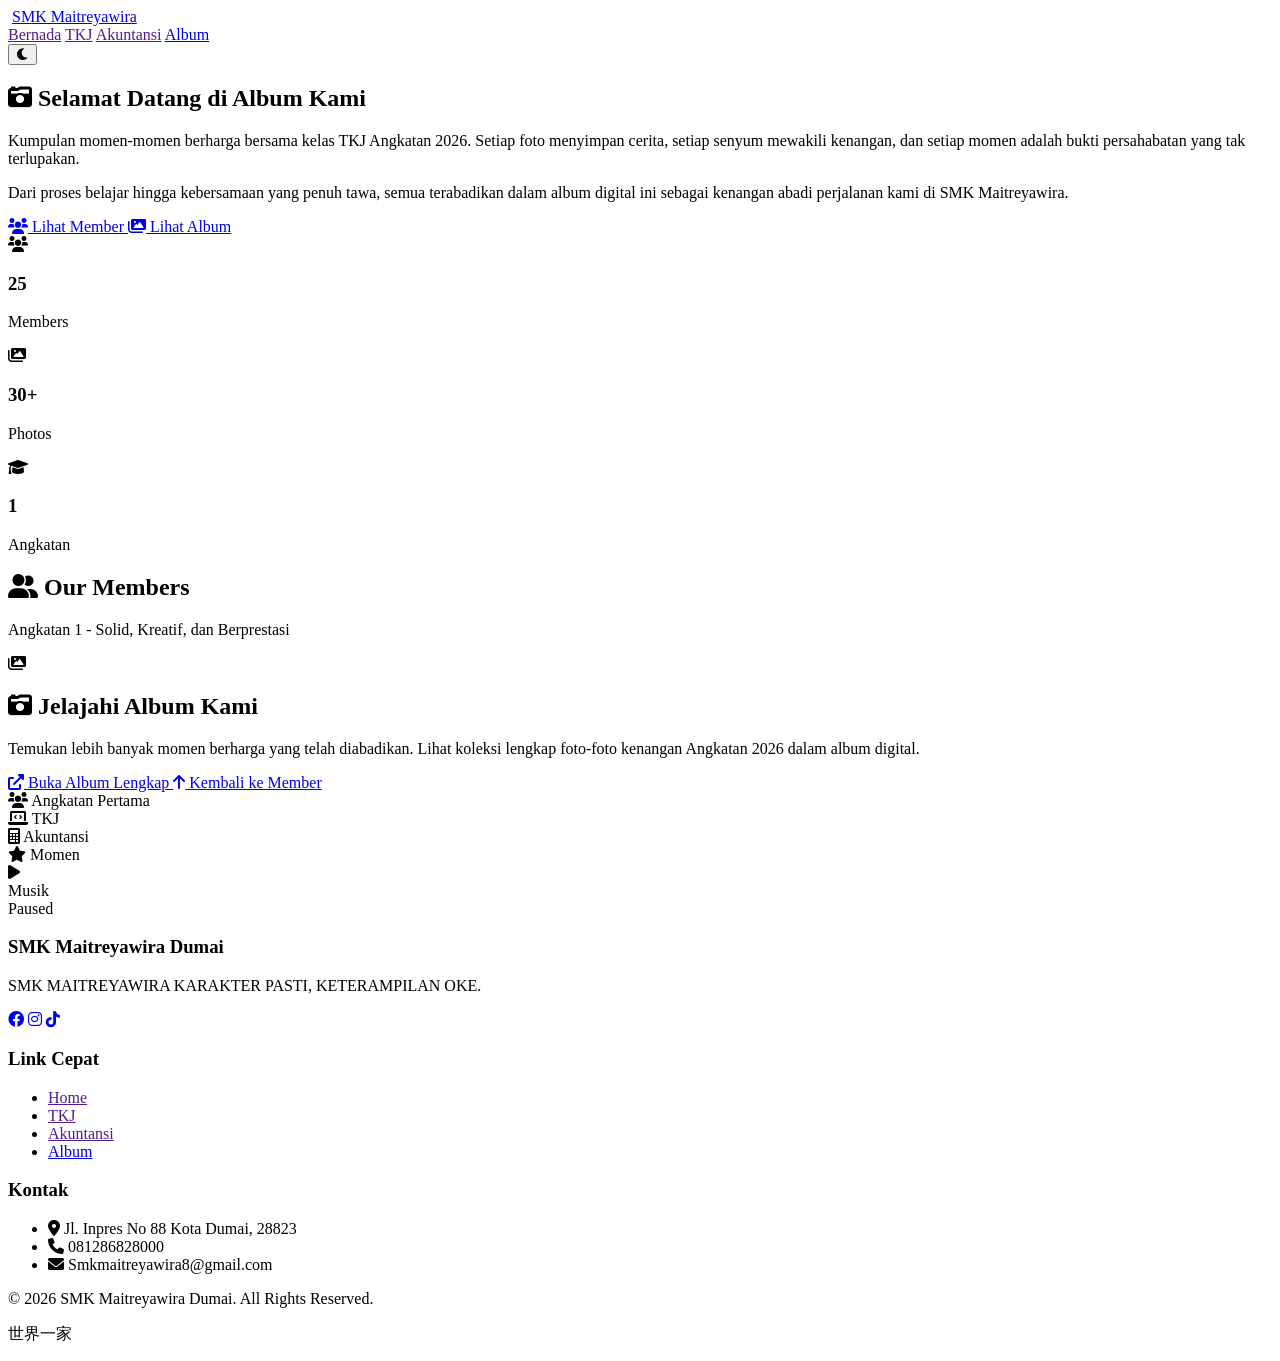
==== index.html @ 84ac3984 "Add files via upload" ====
<!DOCTYPE html>
<html lang="id">
<head>
    <meta charset="UTF-8">
    <meta name="viewport" content="width=device-width, initial-scale=1.0">
    <title>Album Foto TKJ | SMK Maitreyawira</title>
    <meta name="description" content="Digital photo album celebrating the journey of TKJ Class of 2026">
    <meta name="keywords" content="TKJ, Computer Network, Yearbook, Class Reunion, 2026">
    <meta name="author" content="TKJ Class of 2026">
    <link rel="preconnect" href="https://fonts.googleapis.com">
    <link rel="preconnect" href="https://fonts.gstatic.com" crossorigin>
    <link rel="preconnect" href="https://cdnjs.cloudflare.com" crossorigin>
    <link rel="icon" type="image/x-icon" href="logo maitreyawira.png1.ico">
    <link href="https://fonts.googleapis.com/css2?family=Poppins:wght@300;400;500;600;700&display=swap" rel="stylesheet">
    <link rel="stylesheet" href="https://cdnjs.cloudflare.com/ajax/libs/font-awesome/6.0.0/css/all.min.css">
    <link rel="stylesheet" href="style.css">
</head>
<body>
    <!-- Navbar -->
    <nav class="navbar" aria-label="Main navigation">
        <div class="nav-container">
            <div class="nav-logo">
                <img src="logo maitreyawira.png1.ico" alt="" class="logo-img">
                <a href="index.html" class="nav-logo-text">SMK Maitreyawira</a>
            </div>
            <div class="nav-menu" id="nav-menu">
                <a href="" class="nav-link">Bernada</a>
                <a href="" class="nav-link">TKJ</a>
                <a href="" class="nav-link">Akuntansi</a>
                <a href="index.html" class="nav-link active">Album</a>
            </div>
            <div class="nav-mode-toggle">
                <button id="modeToggle" class="mode-toggle-btn" aria-label="Toggle dark/light mode">
                    <i class="fas fa-moon" id="modeIcon"></i>
                </button>
            </div>
            <div class="nav-toggle" id="nav-toggle" aria-label="Toggle navigation menu">
                <span class="bar"></span>
                <span class="bar"></span>
                <span class="bar"></span>
            </div>
        </div>
    </nav>

    <!-- HOME SECTION -->
    <section id="home" class="section">
        <div class="home-bg" style="background-image: url('foto\ angkatan\ 1\ no\ 2.JPG');"></div>
        <div class="home-overlay"></div>
        <div class="home-container">
            <div class="home-content">
                <div class="home-text">
                    <h1 class="home-title">
                        <i class="fas fa-camera-retro"></i>
                        Selamat Datang di Album Kami
                    </h1>
                    <p class="home-description">
                        Kumpulan momen-momen berharga bersama kelas TKJ Angkatan 2026.
                        Setiap foto menyimpan cerita, setiap senyum mewakili kenangan,
                        dan setiap momen adalah bukti persahabatan yang tak terlupakan.
                    </p>
                    <p class="home-subtitle">
                        Dari proses belajar hingga kebersamaan yang penuh tawa,
                        semua terabadikan dalam album digital ini sebagai kenangan abadi
                        perjalanan kami di SMK Maitreyawira.
                    </p>
                    <div class="home-buttons">
                        <a href="#members" class="btn-explore">
                            <i class="fas fa-users"></i>
                            Lihat Member
                        </a>
                        <a href="#gallery" class="btn-explore btn-secondary">
                            <i class="fas fa-images"></i>
                            Lihat Album
                        </a>
                    </div>
                </div>
            </div>

            <div class="home-stats">
                <div class="stat-card">
                    <i class="fas fa-users"></i>
                    <h3>25</h3>
                    <p>Members</p>
                </div>
                <div class="stat-card">
                    <i class="fas fa-images"></i>
                    <h3>30+</h3>
                    <p>Photos</p>
                </div>
                <div class="stat-card">
                    <i class="fas fa-graduation-cap"></i>
                    <h3>1</h3>
                    <p>Angkatan</p>
                </div>
            </div>
        </div>
    </section>

    <!-- MEMBERS SECTION -->
    <section id="members" class="section">
        <div class="members-container">
            <div class="members-header">
                <h1><i class="fas fa-user-friends"></i> Our Members</h1>
                <p>Angkatan 1 - Solid, Kreatif, dan Berprestasi</p>
            </div>

            <div class="members-grid" id="membersGrid">
                <!-- Members will be loaded here -->
            </div>
        </div>
    </section>

    <!-- GALLERY CTA SECTION -->
    <section id="gallery" class="section">
        <div class="gallery-cta-container">
            <div class="gallery-cta-content">
                <div class="gallery-cta-icon">
                    <i class="fas fa-images"></i>
                </div>
                <h1 class="gallery-cta-title">
                    <i class="fas fa-camera-retro"></i>
                    Jelajahi Album Kami
                </h1>
                <p class="gallery-cta-description">
                    Temukan lebih banyak momen berharga yang telah diabadikan. 
                    Lihat koleksi lengkap foto-foto kenangan Angkatan 2026 
                    dalam album digital.
                </p>
                <div class="gallery-cta-buttons">
                    <a href="album.html" class="btn-gallery-primary">
                        <i class="fas fa-external-link-alt"></i>
                        Buka Album Lengkap
                    </a>
                    <a href="#members" class="btn-gallery-secondary">
                        <i class="fas fa-arrow-up"></i>
                        Kembali ke Member
                    </a>
                </div>
                <div class="gallery-preview-badges">
                    <div class="gallery-badge">
                        <i class="fas fa-users"></i>
                        <span>Angkatan Pertama</span>
                    </div>
                    <div class="gallery-badge">
                        <i class="fas fa-laptop-code"></i>
                        <span>TKJ</span>
                    </div>
                    <div class="gallery-badge">
                        <i class="fas fa-calculator"></i>
                        <span>Akuntansi</span>
                    </div>
                    <div class="gallery-badge">
                        <i class="fas fa-star"></i>
                        <span>Momen</span>
                    </div>
                </div>
            </div>
        </div>
    </section>

    <!-- Music Player -->
    <div class="music-player" id="musicPlayer">
        <div class="music-icon" id="musicToggle">
            <i class="fas fa-play" id="musicIcon"></i>
        </div>
        <div>
            <div class="music-text">Musik</div>
            <div class="music-status" id="musicStatus">Paused</div>
        </div>
    </div>

    <audio id="bgMusic" loop preload="none">
        <source src="sound kebangaan.mp3" type="audio/mpeg">
    </audio>

     <!-- Footer -->
    <footer class="footer">
        <div class="container">
            <div class="footer-content">
                <div class="footer-section">
                    <h3>SMK Maitreyawira Dumai</h3>
                    <p>SMK MAITREYAWIRA KARAKTER PASTI, KETERAMPILAN OKE.</p>
                    <div class="footer-social">
                        <a href="https://web.facebook.com/profile.php?id=61556649700739" target="_blank"><i class="fab fa-facebook"></i></a>
                        <a href="https://www.instagram.com/smk_maitreyawira/?utm_source=ig_web_button_share_sheet" target="_blank"><i class="fab fa-instagram"></i></a>
                        <a href="https://www.tiktok.com/@smkmaitreyawira_dumai" target="_blank"><i class="fab fa-tiktok"></i></a>
                    </div>
                </div>
                <div class="footer-section">
                    <h3>Link Cepat</h3>
                    <ul>
                        <li><a href="">Home</a></li>
                        <li><a href="">TKJ</a></li>
                        <li><a href="">Akuntansi</a></li>
                        <li><a href="index.html">Album</a></li>
                    </ul>
                </div>
                <div class="footer-section">
                    <h3>Kontak</h3>
                    <ul class="contact-info">
                        <li><i class="fas fa-map-marker-alt"></i> Jl. Inpres No 88 Kota Dumai, 28823</li>
                        <li><i class="fas fa-phone"></i> 081286828000</li>
                        <li><i class="fas fa-envelope"></i> Smkmaitreyawira8@gmail.com</li>
                    </ul>
                </div>
            </div>
            <div class="footer-bottom">
                <p>&copy; 2026 SMK Maitreyawira Dumai. All Rights Reserved.</p>
                <p class="chinese-greeting">世界一家</p>
            </div>
        </div>
    </footer>

    <script src="script.js" defer></script>


</body>
</html>
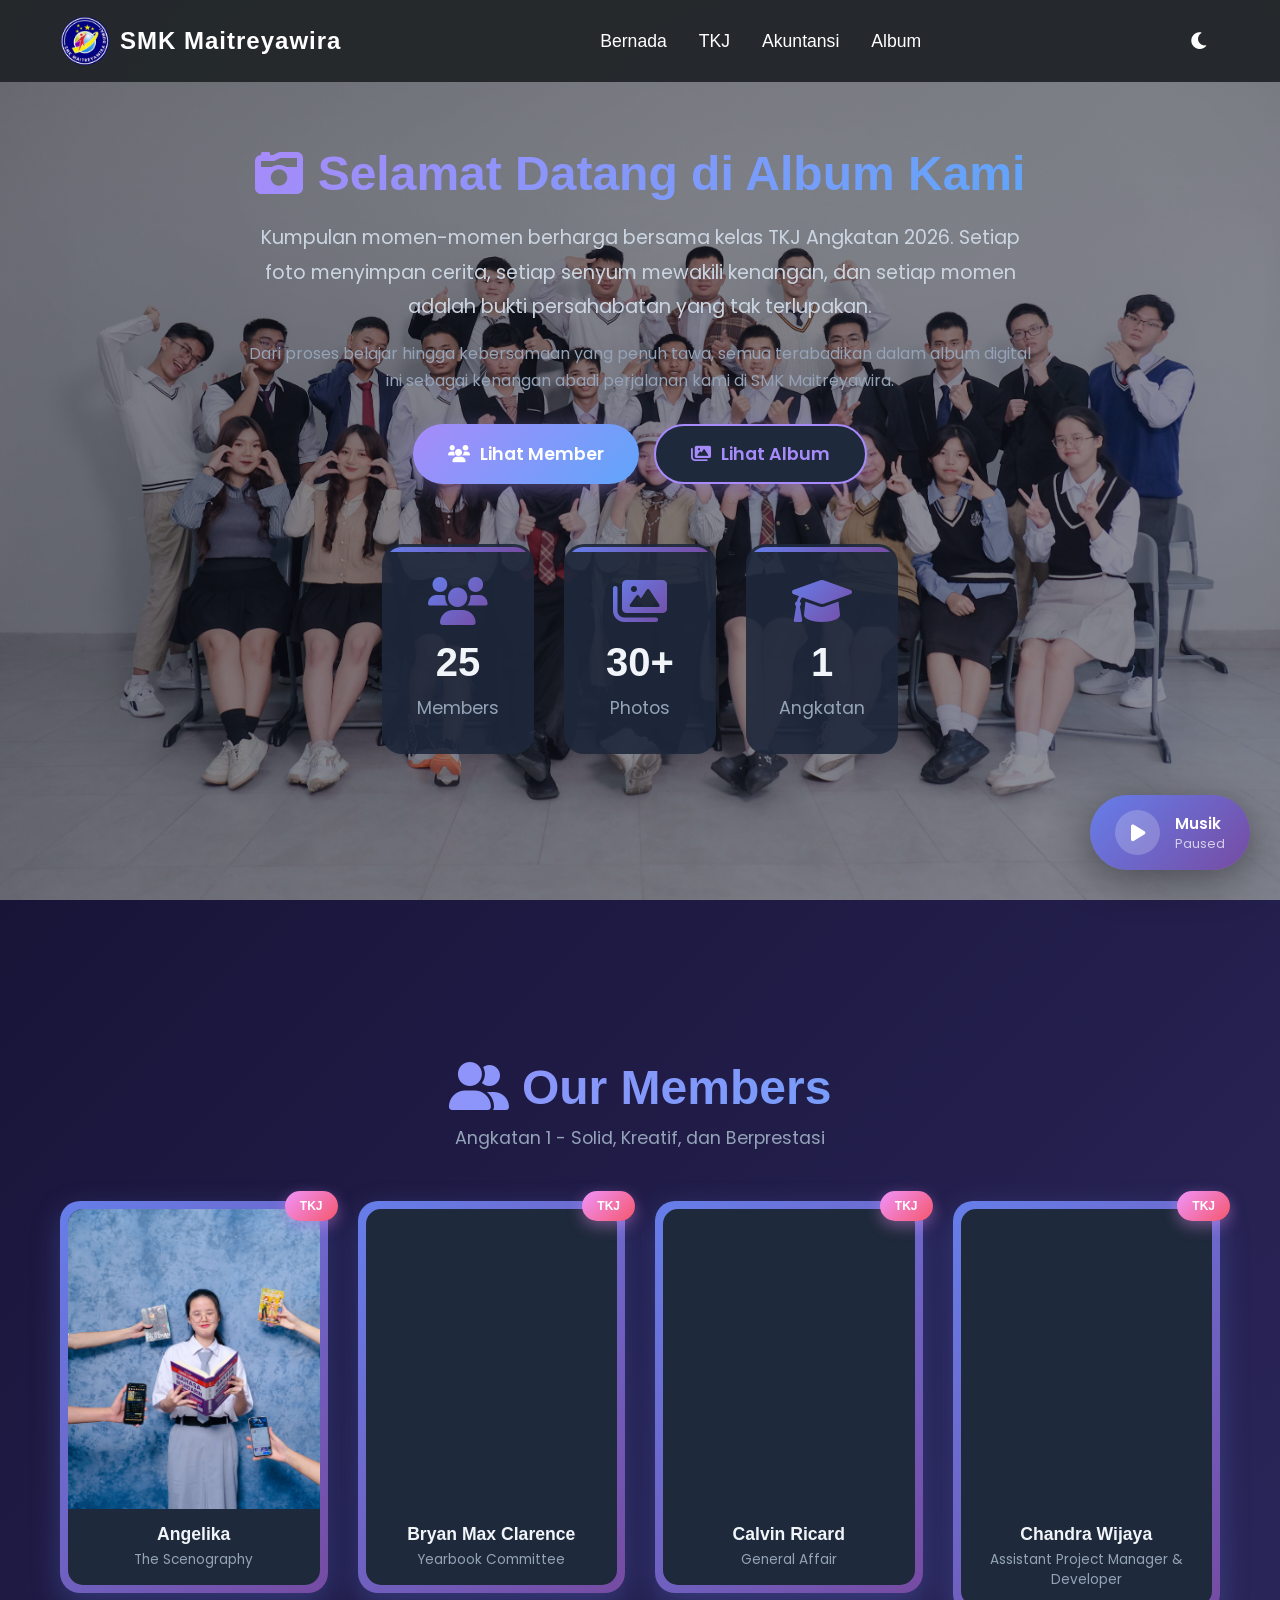
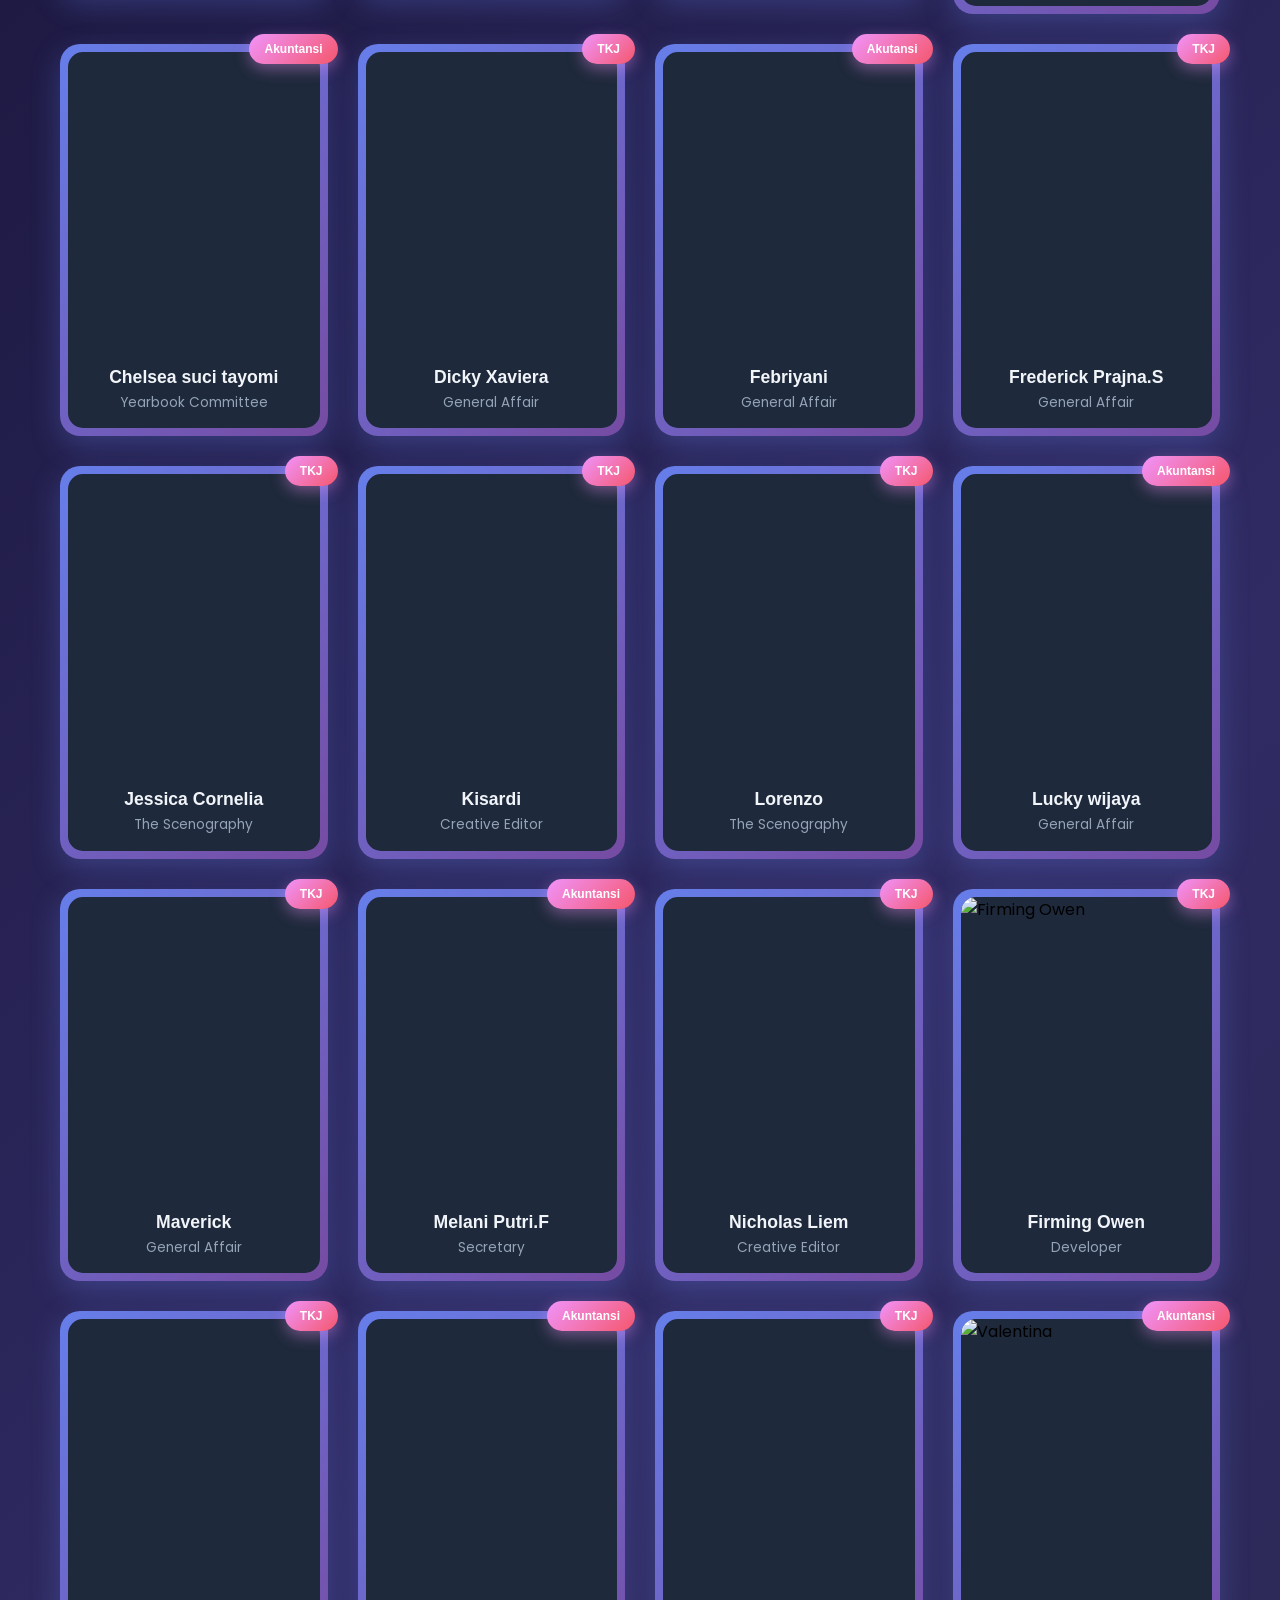
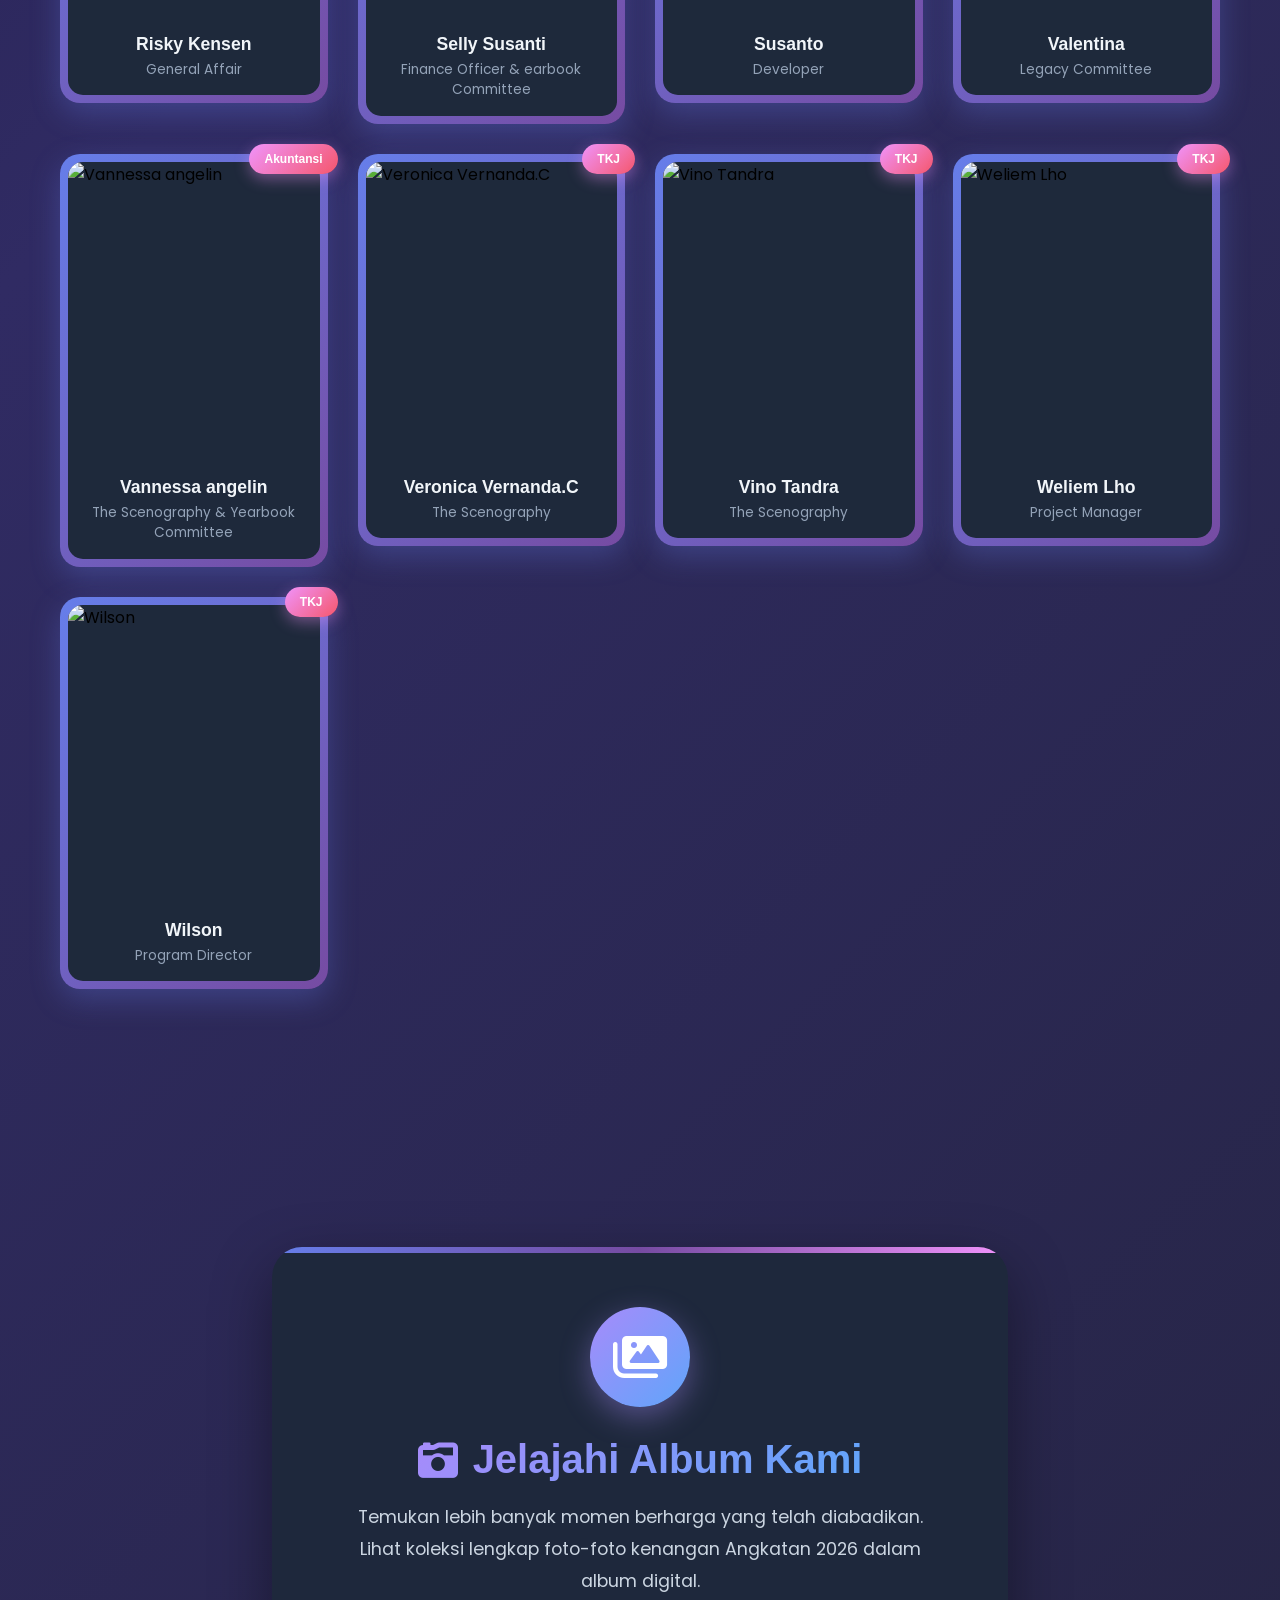
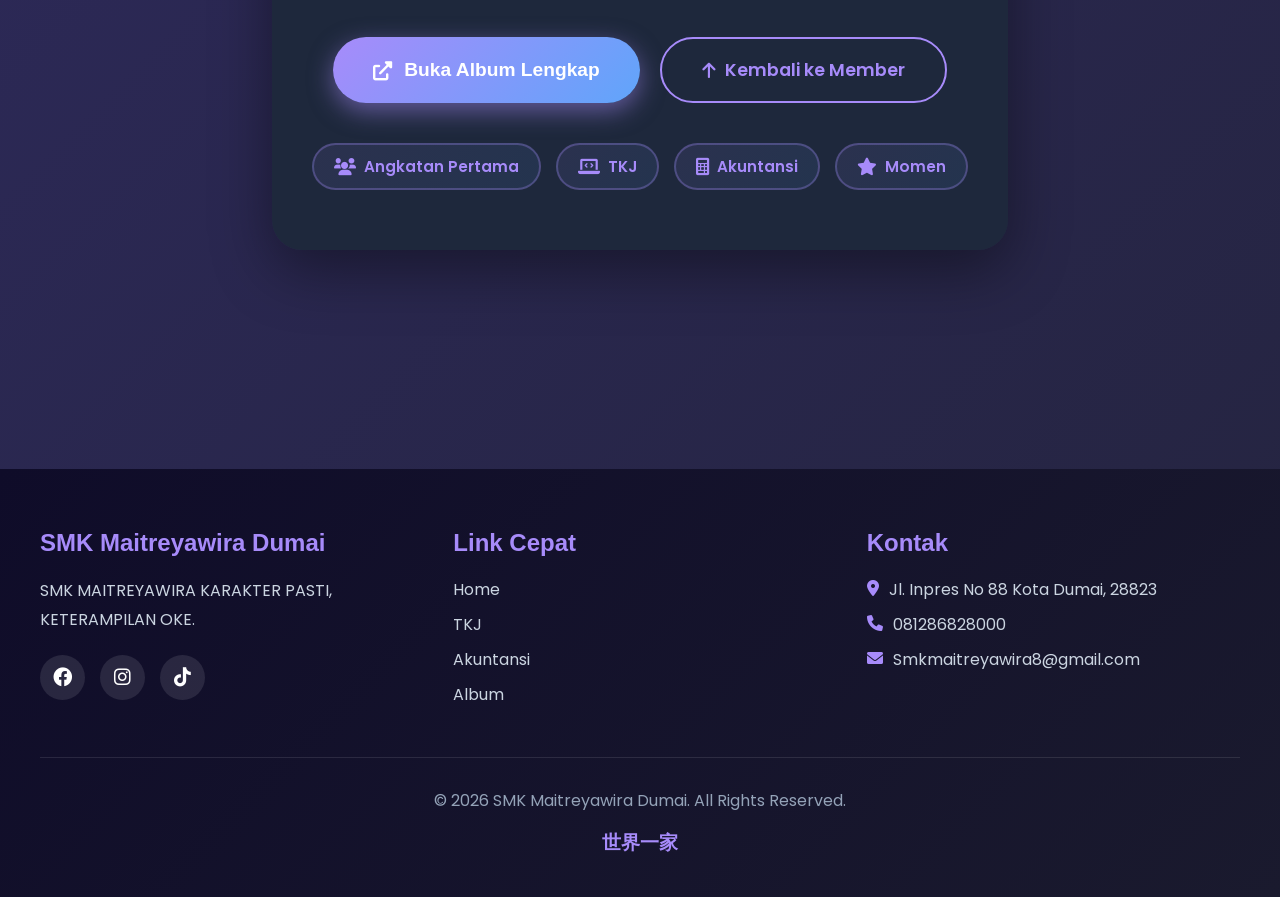
==== commit b4ffb77b: "index.html" ====
--- a/index.html
+++ b/index.html
@@ -24,9 +24,9 @@
                 <a href="index.html" class="nav-logo-text">SMK Maitreyawira</a>
             </div>
             <div class="nav-menu" id="nav-menu">
-                <a href="" class="nav-link">Bernada</a>
-                <a href="" class="nav-link">TKJ</a>
-                <a href="" class="nav-link">Akuntansi</a>
+                <a href="https://angkatan1smkmaitreyawiradumai-stack.github.io/Kenangan_Beranda/" class="nav-link">Bernada</a>
+                <a href="https://angkatan1smkmaitreyawiradumai-stack.github.io/Kenangan_TKJ/" class="nav-link">TKJ</a>
+                <a href="https://angkatan1smkmaitreyawiradumai-stack.github.io/Kenangan_Akuntansi/" class="nav-link">Akuntansi</a>
                 <a href="index.html" class="nav-link active">Album</a>
             </div>
             <div class="nav-mode-toggle">
@@ -44,7 +44,7 @@
 
     <!-- HOME SECTION -->
     <section id="home" class="section">
-        <div class="home-bg" style="background-image: url('foto\ angkatan\ 1\ no\ 2.JPG');"></div>
+        <div class="home-bg" style="background-image: url('foto angkatan 1 no 2.jpg');"></div>
         <div class="home-overlay"></div>
         <div class="home-container">
             <div class="home-content">
@@ -189,9 +189,9 @@
                 <div class="footer-section">
                     <h3>Link Cepat</h3>
                     <ul>
-                        <li><a href="">Home</a></li>
-                        <li><a href="">TKJ</a></li>
-                        <li><a href="">Akuntansi</a></li>
+                        <li><a href="https://angkatan1smkmaitreyawiradumai-stack.github.io/Kenangan_Beranda/">Home</a></li>
+                        <li><a href="https://angkatan1smkmaitreyawiradumai-stack.github.io/Kenangan_TKJ/">TKJ</a></li>
+                        <li><a href="https://angkatan1smkmaitreyawiradumai-stack.github.io/Kenangan_Akuntansi/">Akuntansi</a></li>
                         <li><a href="index.html">Album</a></li>
                     </ul>
                 </div>
--- a/style.css
+++ b/style.css
@@ -0,0 +1,1479 @@
+        :root {
+            --primary-color: #6366f1;
+            --secondary-color: #8b5cf6;
+            --accent-color: #ec4899;
+            --bg-dark: #0f172a;
+            --bg-card: #1e293b;
+            --text-light: #f1f5f9;
+            --text-muted: #94a3b8;
+        }
+
+        /* Light Theme - Blue and White */
+        [data-theme="light"] {
+            --primary-color: #2563eb;
+            --secondary-color: #3b82f6;
+            --accent-color: #0ea5e9;
+            --bg-dark: #ffffff;
+            --bg-card: #f0f9ff;
+            --text-light: #1e3a8a;
+            --text-muted: #64748b;
+            --navbar-bg: rgba(37, 99, 235, 0.95);
+        }
+
+        * {
+            margin: 0;
+            padding: 0;
+            box-sizing: border-box;
+        }
+
+        html {
+            scroll-behavior: smooth;
+        }
+
+        body {
+            font-family: 'Poppins', sans-serif;
+            background: linear-gradient(135deg, #667eea 0%, #764ba2 100%);
+            min-height: 100vh;
+            padding: 0;
+            transition: background 0.5s ease;
+            overflow-x: hidden;
+            -webkit-font-smoothing: antialiased;
+            -moz-osx-font-smoothing: grayscale;
+        }
+
+        /* Navbar Styles */
+        .navbar {
+            position: fixed;
+            top: 0;
+            left: 0;
+            width: 100%;
+            background: rgba(33, 37, 41, 0.95);
+            z-index: 1000;
+            padding: 1rem 0;
+            transition: all 0.4s ease;
+        }
+
+        .navbar.scrolled {
+            box-shadow: 0 5px 20px rgba(0, 0, 0, 0.3);
+            padding: 0.7rem 0;
+        }
+
+        [data-theme="light"] .navbar {
+            background: rgba(37, 99, 235, 0.95) !important;
+        }
+
+        .nav-container {
+            max-width: 1200px;
+            width: 100%;
+            margin: 0 auto;
+            padding: 0 20px;
+            display: flex;
+            justify-content: space-between;
+            align-items: center;
+        }
+
+        .nav-logo {
+            display: flex;
+            align-items: center;
+            gap: 10px;
+        }
+
+        .nav-logo-text {
+            color: white;
+            font-size: 1.5rem;
+            font-weight: 700;
+            text-decoration: none;
+            letter-spacing: 1px;
+        }
+
+        .logo-img {
+            width: 50px;
+            height: 50px;
+            object-fit: contain;
+        }
+
+        .nav-menu {
+            display: flex;
+            gap: 2rem;
+            align-items: center;
+        }
+
+        .nav-link {
+            color: white;
+            text-decoration: none;
+            font-weight: 500;
+            font-size: 1.1rem;
+            transition: color 0.3s ease;
+            position: relative;
+            padding: 0.5rem 0;
+        }
+
+        .nav-link:hover {
+            color: var(--accent-color);
+            text-decoration: none;
+        }
+
+        .nav-link::after {
+            content: "";
+            position: absolute;
+            bottom: 0;
+            left: 0;
+            width: 0;
+            height: 2px;
+            background: var(--accent-color);
+            transition: width 0.3s ease;
+        }
+
+        .nav-link:hover::after {
+            width: 100%;
+        }
+
+        .nav-link.active::after {
+            width: 100%;
+        }
+
+        .nav-toggle {
+            display: none;
+            flex-direction: column;
+            cursor: pointer;
+        }
+
+        .bar {
+            width: 25px;
+            height: 3px;
+            background: white;
+            margin: 3px 0;
+            transition: 0.3s;
+        }
+
+        .mode-toggle-btn {
+            background: transparent;
+            border: none;
+            color: white;
+            font-size: 1.2rem;
+            cursor: pointer;
+            padding: 0.5rem;
+            border-radius: 50%;
+            transition: all 0.3s ease;
+            display: flex;
+            align-items: center;
+            justify-content: center;
+            width: 40px;
+            height: 40px;
+        }
+
+        .mode-toggle-btn:hover {
+            background: rgba(255, 255, 255, 0.1);
+            transform: scale(1.1);
+        }
+
+        body {
+            font-family: 'Poppins', sans-serif;
+            background: linear-gradient(135deg, #667eea 0%, #764ba2 100%);
+            min-height: 100vh;
+            padding: 0;
+            transition: background 0.5s ease;
+            overflow-x: hidden;
+        }
+
+        .section {
+            padding-left: 20px;
+            padding-right: 20px;
+        }
+
+        /* Dark mode */
+        body.dark-mode {
+            background: linear-gradient(135deg, #0f0c29 0%, #302b63 50%, #24243e 100%);
+        }
+
+        /* Light mode */
+        body:not(.dark-mode) {
+            background: linear-gradient(135deg, #e0e7ff 0%, #f0f9ff 50%, #e0f2fe 100%);
+        }
+
+        /* Section Styles */
+        .section {
+            min-height: 100vh;
+            padding: 100px 0 60px;
+        }
+
+        #members {
+            padding-top: 120px;
+        }
+
+        /* Home Page Styles */
+        #home {
+            position: relative;
+            min-height: 100vh;
+            display: flex;
+            align-items: center;
+            justify-content: center;
+            overflow: hidden;
+            padding-top: 120px;
+        }
+
+        .home-bg {
+            position: absolute;
+            top: 0;
+            left: 0;
+            width: 100%;
+            height: 100%;
+            background-size: cover;
+            background-position: center;
+            background-repeat: no-repeat;
+            z-index: 0;
+        }
+
+        .home-overlay {
+            position: absolute;
+            top: 0;
+            left: 0;
+            width: 100%;
+            height: 100%;
+            background: linear-gradient(135deg, rgba(10, 10, 30, 0.4) 0%, rgba(20, 20, 40, 0.35) 100%);
+            z-index: 1;
+        }
+
+        body.dark-mode .home-overlay {
+            background: linear-gradient(135deg, rgba(5, 5, 15, 0.5) 0%, rgba(15, 15, 30, 0.45) 100%);
+        }
+
+        body:not(.dark-mode) .home-overlay {
+            background: linear-gradient(135deg, rgba(10, 15, 40, 0.3) 0%, rgba(20, 25, 50, 0.25) 100%);
+        }
+
+        .home-container {
+            max-width: 1200px;
+            width: 100%;
+            margin: 0 auto;
+            padding: 0 40px 60px;
+            position: relative;
+            z-index: 2;
+            display: flex;
+            flex-direction: column;
+            align-items: center;
+        }
+
+        .home-content {
+            width: 100%;
+            max-width: 900px;
+            margin-bottom: 60px;
+        }
+
+        .home-text {
+            text-align: center;
+            max-width: 800px;
+            margin: 0 auto;
+        }
+
+        .home-title {
+            font-size: 3rem;
+            background: linear-gradient(135deg, #667eea 0%, #764ba2 100%);
+            -webkit-background-clip: text;
+            -webkit-text-fill-color: transparent;
+            background-clip: text;
+            margin-bottom: 20px;
+            font-weight: 700;
+            display: inline-flex;
+            align-items: center;
+            gap: 15px;
+            justify-content: center;
+            flex-wrap: wrap;
+        }
+
+        [data-theme="light"] .home-title {
+            background: linear-gradient(135deg, #2563eb 0%, #3b82f6 100%);
+            -webkit-background-clip: text;
+            -webkit-text-fill-color: transparent;
+        }
+
+        body.dark-mode .home-title {
+            background: linear-gradient(135deg, #a78bfa 0%, #60a5fa 100%);
+            -webkit-background-clip: text;
+            -webkit-text-fill-color: transparent;
+        }
+
+        .home-description {
+            font-size: 1.2rem;
+            line-height: 1.8;
+            color: #666;
+            margin-bottom: 15px;
+        }
+
+        body.dark-mode .home-description {
+            color: #cbd5e1;
+        }
+
+        .home-subtitle {
+            font-size: 1rem;
+            line-height: 1.7;
+            color: #888;
+            margin-bottom: 30px;
+        }
+
+        body.dark-mode .home-subtitle {
+            color: #94a3b8;
+        }
+
+        .home-buttons {
+            display: flex;
+            gap: 15px;
+            justify-content: center;
+            flex-wrap: wrap;
+            margin-top: 30px;
+        }
+
+        .btn-explore {
+            padding: 15px 35px;
+            border: none;
+            border-radius: 50px;
+            font-size: 1.1rem;
+            font-weight: 600;
+            font-family: 'Poppins', sans-serif;
+            background: linear-gradient(135deg, #667eea 0%, #764ba2 100%);
+            color: white;
+            cursor: pointer;
+            transition: all 0.3s ease;
+            display: inline-flex;
+            align-items: center;
+            justify-content: center;
+            gap: 10px;
+            box-shadow: 0 5px 20px rgba(102, 126, 234, 0.4);
+            text-decoration: none;
+            white-space: nowrap;
+        }
+
+        [data-theme="light"] .btn-explore {
+            background: linear-gradient(135deg, #2563eb 0%, #3b82f6 100%);
+            box-shadow: 0 5px 20px rgba(37, 99, 235, 0.4);
+        }
+
+        body.dark-mode .btn-explore {
+            background: linear-gradient(135deg, #a78bfa 0%, #60a5fa 100%);
+            box-shadow: 0 5px 20px rgba(167, 139, 250, 0.4);
+        }
+
+        .btn-explore:hover {
+            transform: translateY(-3px);
+            box-shadow: 0 10px 30px rgba(102, 126, 234, 0.6);
+            color: white;
+            text-decoration: none;
+        }
+
+        .btn-explore.btn-secondary {
+            background: white;
+            border: 2px solid #667eea;
+            color: #667eea;
+            box-shadow: 0 5px 15px rgba(0, 0, 0, 0.1);
+        }
+
+        [data-theme="light"] .btn-explore.btn-secondary {
+            border-color: #2563eb;
+            color: #2563eb;
+            background: white;
+        }
+
+        body.dark-mode .btn-explore.btn-secondary {
+            border-color: #a78bfa;
+            color: #a78bfa;
+            background: #1e293b;
+        }
+
+        .btn-explore.btn-secondary:hover {
+            background: #667eea;
+            color: white;
+            text-decoration: none;
+        }
+
+        [data-theme="light"] .btn-explore.btn-secondary:hover {
+            background: #2563eb;
+            color: white;
+        }
+
+        body.dark-mode .btn-explore.btn-secondary:hover {
+            background: #a78bfa;
+            color: #1e293b;
+        }
+
+        /* Ensure buttons in home section don't have underlines */
+        .home-content a.btn-explore,
+        .home-content a.btn-explore:hover {
+            text-decoration: none;
+        }
+
+        /* Footer Styles */
+        .footer {
+            background: linear-gradient(135deg, #1e1b4b, #312e81);
+            color: white;
+            padding: 60px 0 30px;
+            margin-top: 80px;
+            width: 100%;
+        }
+
+        body.dark-mode .footer {
+            background: linear-gradient(135deg, #0f0c29, #1a1a2e);
+        }
+
+        [data-theme="light"] .footer {
+            background: linear-gradient(135deg, #1e40af, #3b82f6);
+        }
+
+        .footer .container {
+            width: 100%;
+            margin: 0 auto;
+            padding: 0 40px;
+            max-width: 100%;
+        }
+
+        .footer-content {
+            display: grid;
+            grid-template-columns: repeat(auto-fit, minmax(250px, 1fr));
+            gap: 40px;
+            margin-bottom: 40px;
+        }
+
+        .footer-section h3 {
+            color: #fbbf24;
+            margin-bottom: 20px;
+            font-size: 1.5rem;
+            font-weight: 700;
+        }
+
+        [data-theme="light"] .footer-section h3 {
+            color: #fbbf24;
+        }
+
+        body.dark-mode .footer-section h3 {
+            color: #a78bfa;
+        }
+
+        .footer-section p {
+            line-height: 1.8;
+            color: #cbd5e1;
+            margin-bottom: 10px;
+        }
+
+        .footer-social {
+            display: flex;
+            gap: 15px;
+            margin-top: 20px;
+        }
+
+        .footer-social a {
+            width: 45px;
+            height: 45px;
+            border-radius: 50%;
+            background: rgba(255, 255, 255, 0.1);
+            color: white;
+            display: flex;
+            align-items: center;
+            justify-content: center;
+            transition: all 0.3s ease;
+            font-size: 1.2rem;
+            text-decoration: none;
+        }
+
+        .footer-social a:hover {
+            background: #fbbf24;
+            color: #1e1b4b;
+            transform: scale(1.1);
+            text-decoration: none;
+        }
+
+        [data-theme="light"] .footer-social a:hover {
+            background: #fbbf24;
+            color: #1e40af;
+        }
+
+        body.dark-mode .footer-social a:hover {
+            background: #a78bfa;
+            color: #0f0c29;
+        }
+
+        .footer-section ul {
+            list-style: none;
+            padding: 0;
+        }
+
+        .footer-section ul li {
+            margin-bottom: 10px;
+        }
+
+        .footer-section ul li a {
+            color: #cbd5e1;
+            text-decoration: none;
+            transition: all 0.3s ease;
+        }
+
+        .footer-section ul li a:hover {
+            color: #fbbf24;
+            padding-left: 10px;
+        }
+
+        .contact-info li {
+            display: flex;
+            align-items: flex-start;
+            gap: 10px;
+            color: #cbd5e1;
+            margin-bottom: 15px;
+        }
+
+        .contact-info i {
+            color: #a78bfa;
+            margin-top: 3px;
+        }
+
+        body.dark-mode .contact-info i {
+            color: #a78bfa;
+        }
+
+        [data-theme="light"] .contact-info i {
+            color: #7c3aed;
+        }
+
+        .footer-bottom {
+            border-top: 1px solid rgba(255, 255, 255, 0.1);
+            padding-top: 30px;
+            text-align: center;
+        }
+
+        .footer-bottom p {
+            color: #94a3b8;
+            margin-bottom: 10px;
+        }
+
+        .chinese-greeting {
+            color: #fbbf24 !important;
+            font-size: 1.2rem;
+            font-weight: 600;
+            margin-top: 15px;
+        }
+
+        body.dark-mode .chinese-greeting {
+            color: #a78bfa !important;
+        }
+
+        .home-stats {
+            display: grid;
+            grid-template-columns: repeat(3, 1fr);
+            gap: 30px;
+        }
+
+        .stat-card {
+            background: rgba(255, 255, 255, 0.9);
+            padding: 30px;
+            border-radius: 20px;
+            text-align: center;
+            transition: all 0.3s ease;
+            border: 3px solid transparent;
+            position: relative;
+            overflow: hidden;
+        }
+
+        .stat-card::before {
+            content: '';
+            position: absolute;
+            top: 0;
+            left: 0;
+            right: 0;
+            height: 5px;
+            background: linear-gradient(90deg, #667eea, #764ba2);
+        }
+
+        body.dark-mode .stat-card {
+            background: rgba(30, 41, 59, 0.9);
+        }
+
+        .stat-card:hover {
+            transform: translateY(-10px);
+            border-color: #667eea;
+            box-shadow: 0 15px 40px rgba(102, 126, 234, 0.3);
+        }
+
+        .stat-card i {
+            font-size: 3rem;
+            background: linear-gradient(135deg, #667eea 0%, #764ba2 100%);
+            -webkit-background-clip: text;
+            -webkit-text-fill-color: transparent;
+            background-clip: text;
+            margin-bottom: 15px;
+        }
+
+        .stat-card h3 {
+            font-size: 2.5rem;
+            color: #333;
+            margin-bottom: 10px;
+        }
+
+        body.dark-mode .stat-card h3 {
+            color: #f1f5f9;
+        }
+
+        .stat-card p {
+            color: #666;
+            font-size: 1.1rem;
+        }
+
+        body.dark-mode .stat-card p {
+            color: #94a3b8;
+        }
+
+        /* Gallery CTA Section Styles */
+        .gallery-cta-container {
+            max-width: 1000px;
+            margin: 0 auto;
+            display: flex;
+            align-items: center;
+            justify-content: center;
+            min-height: 80vh;
+        }
+
+        .gallery-cta-content {
+            text-align: center;
+            padding: 60px 40px;
+            background: rgba(255, 255, 255, 0.95);
+            border-radius: 30px;
+            box-shadow: 0 20px 60px rgba(0, 0, 0, 0.15);
+            max-width: 800px;
+            position: relative;
+            overflow: hidden;
+        }
+
+        .gallery-cta-content::before {
+            content: '';
+            position: absolute;
+            top: 0;
+            left: 0;
+            right: 0;
+            height: 6px;
+            background: linear-gradient(90deg, #667eea, #764ba2, #f093fb);
+        }
+
+        body.dark-mode .gallery-cta-content {
+            background: rgba(30, 41, 59, 0.95);
+            box-shadow: 0 20px 60px rgba(0, 0, 0, 0.4);
+        }
+
+        .gallery-cta-icon {
+            width: 100px;
+            height: 100px;
+            margin: 0 auto 30px;
+            background: linear-gradient(135deg, #667eea 0%, #764ba2 100%);
+            border-radius: 50%;
+            display: flex;
+            align-items: center;
+            justify-content: center;
+            font-size: 3rem;
+            color: white;
+            animation: float 3s ease-in-out infinite;
+            box-shadow: 0 10px 30px rgba(102, 126, 234, 0.4);
+        }
+
+        @keyframes float {
+            0%, 100% {
+                transform: translateY(0);
+            }
+            50% {
+                transform: translateY(-10px);
+            }
+        }
+
+        body.dark-mode .gallery-cta-icon {
+            background: linear-gradient(135deg, #a78bfa 0%, #60a5fa 100%);
+            box-shadow: 0 10px 30px rgba(167, 139, 250, 0.4);
+        }
+
+        .gallery-cta-title {
+            font-size: 2.5rem;
+            background: linear-gradient(135deg, #667eea 0%, #764ba2 100%);
+            -webkit-background-clip: text;
+            -webkit-text-fill-color: transparent;
+            background-clip: text;
+            margin-bottom: 20px;
+            font-weight: 700;
+            display: inline-flex;
+            align-items: center;
+            gap: 15px;
+            justify-content: center;
+            flex-wrap: wrap;
+        }
+
+        [data-theme="light"] .gallery-cta-title {
+            background: linear-gradient(135deg, #2563eb 0%, #3b82f6 100%);
+            -webkit-background-clip: text;
+            -webkit-text-fill-color: transparent;
+        }
+
+        body.dark-mode .gallery-cta-title {
+            background: linear-gradient(135deg, #a78bfa 0%, #60a5fa 100%);
+            -webkit-background-clip: text;
+            -webkit-text-fill-color: transparent;
+        }
+
+        .gallery-cta-description {
+            font-size: 1.1rem;
+            line-height: 1.8;
+            color: #666;
+            margin-bottom: 40px;
+            max-width: 600px;
+            margin-left: auto;
+            margin-right: auto;
+        }
+
+        body.dark-mode .gallery-cta-description {
+            color: #cbd5e1;
+        }
+
+        .gallery-cta-buttons {
+            display: flex;
+            gap: 20px;
+            justify-content: center;
+            flex-wrap: wrap;
+            margin-bottom: 40px;
+        }
+
+        .btn-gallery-primary {
+            padding: 18px 40px;
+            border: none;
+            border-radius: 50px;
+            font-size: 1.2rem;
+            font-weight: 700;
+            font-family: 'Poppins', sans-serif;
+            background: linear-gradient(135deg, #667eea 0%, #764ba2 100%);
+            color: white;
+            cursor: pointer;
+            transition: all 0.3s ease;
+            display: inline-flex;
+            align-items: center;
+            justify-content: center;
+            gap: 12px;
+            box-shadow: 0 8px 25px rgba(102, 126, 234, 0.5);
+            text-decoration: none;
+            white-space: nowrap;
+        }
+
+        [data-theme="light"] .btn-gallery-primary {
+            background: linear-gradient(135deg, #2563eb 0%, #3b82f6 100%);
+            box-shadow: 0 8px 25px rgba(37, 99, 235, 0.5);
+        }
+
+        body.dark-mode .btn-gallery-primary {
+            background: linear-gradient(135deg, #a78bfa 0%, #60a5fa 100%);
+            box-shadow: 0 8px 25px rgba(167, 139, 250, 0.5);
+        }
+
+        .btn-gallery-primary:hover {
+            transform: translateY(-3px) scale(1.05);
+            box-shadow: 0 12px 35px rgba(102, 126, 234, 0.7);
+            color: white;
+            text-decoration: none;
+        }
+
+        [data-theme="light"] .btn-gallery-primary:hover {
+            box-shadow: 0 12px 35px rgba(37, 99, 235, 0.7);
+        }
+
+        body.dark-mode .btn-gallery-primary:hover {
+            box-shadow: 0 12px 35px rgba(167, 139, 250, 0.7);
+        }
+
+        .btn-gallery-secondary {
+            padding: 18px 40px;
+            border: 2px solid #667eea;
+            border-radius: 50px;
+            font-size: 1.1rem;
+            font-weight: 600;
+            font-family: 'Poppins', sans-serif;
+            background: transparent;
+            color: #667eea;
+            cursor: pointer;
+            transition: all 0.3s ease;
+            display: inline-flex;
+            align-items: center;
+            justify-content: center;
+            gap: 10px;
+            text-decoration: none;
+            white-space: nowrap;
+        }
+
+        [data-theme="light"] .btn-gallery-secondary {
+            border-color: #2563eb;
+            color: #2563eb;
+        }
+
+        body.dark-mode .btn-gallery-secondary {
+            border-color: #a78bfa;
+            color: #a78bfa;
+        }
+
+        .btn-gallery-secondary:hover {
+            background: #667eea;
+            color: white;
+            transform: translateY(-3px);
+            text-decoration: none;
+        }
+
+        [data-theme="light"] .btn-gallery-secondary:hover {
+            background: #2563eb;
+        }
+
+        body.dark-mode .btn-gallery-secondary:hover {
+            background: #a78bfa;
+        }
+
+        .gallery-preview-badges {
+            display: flex;
+            gap: 15px;
+            justify-content: center;
+            flex-wrap: wrap;
+        }
+
+        .gallery-badge {
+            display: flex;
+            align-items: center;
+            gap: 8px;
+            padding: 10px 20px;
+            background: linear-gradient(135deg, rgba(102, 126, 234, 0.1) 0%, rgba(118, 75, 162, 0.1) 100%);
+            border-radius: 25px;
+            border: 2px solid rgba(102, 126, 234, 0.3);
+            color: #667eea;
+            font-weight: 600;
+            font-size: 0.95rem;
+            transition: all 0.3s ease;
+        }
+
+        .gallery-badge i {
+            font-size: 1.1rem;
+        }
+
+        .gallery-badge:hover {
+            transform: translateY(-3px) scale(1.05);
+            box-shadow: 0 5px 15px rgba(102, 126, 234, 0.3);
+            background: linear-gradient(135deg, rgba(102, 126, 234, 0.2) 0%, rgba(118, 75, 162, 0.2) 100%);
+        }
+
+        [data-theme="light"] .gallery-badge {
+            border-color: rgba(37, 99, 235, 0.3);
+            color: #2563eb;
+            background: linear-gradient(135deg, rgba(37, 99, 235, 0.1) 0%, rgba(59, 130, 246, 0.1) 100%);
+        }
+
+        body.dark-mode .gallery-badge {
+            border-color: rgba(167, 139, 250, 0.3);
+            color: #a78bfa;
+            background: linear-gradient(135deg, rgba(167, 139, 250, 0.1) 0%, rgba(96, 165, 250, 0.1) 100%);
+        }
+
+        /* Members Page Styles - Gen-Z Theme */
+        .members-container {
+            max-width: 1200px;
+            margin: 0 auto;
+            padding: 40px 20px;
+        }
+
+        .members-header {
+            text-align: center;
+            margin-bottom: 50px;
+        }
+
+        .members-header h1 {
+            font-size: 3rem;
+            background: linear-gradient(135deg, #667eea 0%, #764ba2 100%);
+            -webkit-background-clip: text;
+            -webkit-text-fill-color: transparent;
+            background-clip: text;
+            margin-bottom: 10px;
+            font-weight: 700;
+        }
+
+        [data-theme="light"] .members-header h1 {
+            background: linear-gradient(135deg, #2563eb 0%, #3b82f6 100%);
+            -webkit-background-clip: text;
+            -webkit-text-fill-color: transparent;
+        }
+
+        body.dark-mode .members-header h1 {
+            background: linear-gradient(135deg, #a78bfa 0%, #60a5fa 100%);
+            -webkit-background-clip: text;
+            -webkit-text-fill-color: transparent;
+        }
+
+        .members-header p {
+            color: #666;
+            font-size: 1.1rem;
+        }
+
+        body.dark-mode .members-header p {
+            color: #94a3b8;
+        }
+
+        .members-grid {
+            display: grid;
+            grid-template-columns: repeat(auto-fill, minmax(220px, 1fr));
+            gap: 30px;
+        }
+
+        .member-card {
+            position: relative;
+            opacity: 0;
+            transform: translateY(30px);
+            transition: all 0.6s ease;
+        }
+
+        .member-card.visible {
+            opacity: 1;
+            transform: translateY(0);
+        }
+
+        .member-frame {
+            position: relative;
+            border-radius: 20px;
+            padding: 8px;
+            background: linear-gradient(135deg, #667eea, #764ba2, #f093fb);
+            background-size: 200% 200%;
+            animation: gradientBorder 3s ease infinite;
+            box-shadow: 0 10px 30px rgba(102, 126, 234, 0.3);
+            transition: all 0.3s ease;
+        }
+
+        @keyframes gradientBorder {
+            0%, 100% { background-position: 0% 50%; }
+            50% { background-position: 100% 50%; }
+        }
+
+        .member-frame:hover {
+            transform: translateY(-10px) scale(1.02);
+            box-shadow: 0 15px 40px rgba(102, 126, 234, 0.5);
+        }
+
+        .member-inner {
+            background: white;
+            border-radius: 15px;
+            overflow: hidden;
+        }
+
+        body.dark-mode .member-inner {
+            background: #1e293b;
+        }
+
+        .member-photo {
+            width: 100%;
+            aspect-ratio: 1;
+            object-fit: cover;
+            display: block;
+        }
+
+        .member-info {
+            padding: 15px;
+            text-align: center;
+        }
+
+        .member-name {
+            font-size: 1.1rem;
+            font-weight: 700;
+            color: #333;
+            margin-bottom: 5px;
+        }
+
+        body.dark-mode .member-name {
+            color: #f1f5f9;
+        }
+
+        .member-desc {
+            font-size: 0.85rem;
+            color: #666;
+            line-height: 1.5;
+        }
+
+        body.dark-mode .member-desc {
+            color: #94a3b8;
+        }
+
+        .member-badge {
+            position: absolute;
+            top: -10px;
+            right: -10px;
+            background: linear-gradient(135deg, #f093fb, #f5576c);
+            color: white;
+            padding: 8px 15px;
+            border-radius: 20px;
+            font-size: 0.75rem;
+            font-weight: 700;
+            box-shadow: 0 5px 15px rgba(240, 147, 251, 0.4);
+            z-index: 10;
+        }
+
+        /* Responsive */
+        @media (max-width: 940px) {
+            .nav-menu {
+                position: fixed;
+                left: -100%;
+                top: 70px;
+                flex-direction: column;
+                background-color: rgba(33, 37, 41, 0.98);
+                width: 100%;
+                text-align: center;
+                transition: 0.3s;
+                box-shadow: 0 10px 27px rgba(0, 0, 0, 0.05);
+                padding: 2rem 0;
+            }
+
+            [data-theme="light"] .nav-menu {
+                background-color: rgba(37, 99, 235, 0.98) !important;
+            }
+
+            .nav-menu.nav-active {
+                left: 0;
+            }
+
+            .nav-link {
+                padding: 1rem;
+                display: block;
+                font-size: 1.2rem;
+            }
+
+            .nav-toggle {
+                display: flex;
+            }
+
+            .nav-toggle.toggle .bar:nth-child(2) {
+                opacity: 0;
+            }
+
+            .nav-toggle.toggle .bar:nth-child(1) {
+                transform: translateY(8px) rotate(45deg);
+            }
+
+            .nav-toggle.toggle .bar:nth-child(3) {
+                transform: translateY(-8px) rotate(-45deg);
+            }
+        }
+
+        @media (max-width: 768px) {
+            #home {
+                min-height: auto;
+                padding: 100px 0 40px;
+            }
+
+            .home-bg {
+                background-position: center center;
+            }
+
+            .home-container {
+                padding: 0 15px 40px;
+            }
+
+            .home-title {
+                font-size: 2rem;
+            }
+
+            .home-description {
+                font-size: 1rem;
+                line-height: 1.7;
+            }
+
+            .home-subtitle {
+                font-size: 0.9rem;
+            }
+
+            .home-buttons {
+                flex-direction: column;
+                align-items: stretch;
+            }
+
+            .btn-explore {
+                padding: 12px 25px;
+                font-size: 1rem;
+                margin: 8px;
+            }
+
+            .home-stats {
+                grid-template-columns: repeat(3, 1fr);
+                gap: 15px;
+            }
+
+            .stat-card {
+                padding: 20px 10px;
+            }
+
+            .stat-card h3 {
+                font-size: 1.5rem;
+            }
+
+            .stat-card p {
+                font-size: 0.85rem;
+            }
+
+            .music-player {
+                bottom: 20px;
+                right: 20px;
+                padding: 12px 20px;
+            }
+
+            body {
+                padding: 0;
+            }
+
+            .section {
+                padding-left: 15px;
+                padding-right: 15px;
+            }
+
+            #members {
+                padding-top: 100px;
+            }
+
+            .gallery-cta-container {
+                padding: 40px 20px;
+                min-height: auto;
+            }
+
+            .gallery-cta-content {
+                padding: 40px 25px;
+            }
+
+            .gallery-cta-icon {
+                width: 80px;
+                height: 80px;
+                font-size: 2.5rem;
+            }
+
+            .gallery-cta-title {
+                font-size: 2rem;
+            }
+
+            .gallery-cta-description {
+                font-size: 1rem;
+            }
+
+            .btn-gallery-primary,
+            .btn-gallery-secondary {
+                padding: 15px 30px;
+                font-size: 1rem;
+            }
+
+            .footer {
+                width: 100%;
+                left: 0;
+                right: 0;
+            }
+
+            .footer .container {
+                padding: 0 20px;
+                max-width: 100%;
+            }
+        }
+
+        @media (max-width: 480px) {
+            #home {
+                padding: 90px 0 30px;
+            }
+
+            #members {
+                padding-top: 90px;
+            }
+
+            .gallery-cta-container {
+                padding: 30px 15px;
+                min-height: auto;
+            }
+
+            .gallery-cta-content {
+                padding: 30px 20px;
+                border-radius: 20px;
+            }
+
+            .gallery-cta-icon {
+                width: 70px;
+                height: 70px;
+                font-size: 2rem;
+                margin-bottom: 20px;
+            }
+
+            .gallery-cta-title {
+                font-size: 1.6rem;
+            }
+
+            .gallery-cta-description {
+                font-size: 0.9rem;
+                margin-bottom: 30px;
+            }
+
+            .gallery-cta-buttons {
+                flex-direction: column;
+                gap: 12px;
+                margin-bottom: 30px;
+            }
+
+            .btn-gallery-primary,
+            .btn-gallery-secondary {
+                padding: 14px 25px;
+                font-size: 0.95rem;
+                width: 100%;
+                justify-content: center;
+            }
+
+            .gallery-preview-badges {
+                gap: 10px;
+            }
+
+            .gallery-badge {
+                padding: 8px 15px;
+                font-size: 0.85rem;
+            }
+
+            .home-container {
+                padding: 0 10px 30px;
+            }
+
+            .home-title {
+                font-size: 1.6rem;
+            }
+
+            .home-description {
+                font-size: 0.9rem;
+                line-height: 1.6;
+            }
+
+            .home-subtitle {
+                font-size: 0.8rem;
+            }
+
+            .home-buttons {
+                flex-direction: column;
+                gap: 10px;
+            }
+
+            .btn-explore {
+                padding: 10px 20px;
+                font-size: 0.9rem;
+                width: 100%;
+                justify-content: center;
+            }
+
+            .home-stats {
+                grid-template-columns: 1fr;
+                gap: 10px;
+            }
+
+            .stat-card {
+                padding: 15px;
+                display: flex;
+                align-items: center;
+                gap: 15px;
+            }
+
+            .stat-card i {
+                font-size: 1.5rem;
+            }
+
+            .stat-card h3 {
+                margin: 0;
+            }
+
+            .music-text {
+                display: none;
+            }
+
+            .nav-logo-text {
+                font-size: 1.2rem;
+            }
+
+            .logo-img {
+                width: 40px;
+                height: 40px;
+            }
+
+            /* Member photos smaller on small screens */
+            .members-grid {
+                grid-template-columns: repeat(2, 1fr);
+                gap: 15px;
+            }
+
+            .member-frame {
+                border-radius: 15px;
+                padding: 6px;
+            }
+
+            .member-info {
+                padding: 10px;
+            }
+
+            .member-name {
+                font-size: 0.95rem;
+            }
+
+            .member-desc {
+                font-size: 0.75rem;
+            }
+
+            .member-badge {
+                padding: 6px 12px;
+                font-size: 0.65rem;
+                top: -8px;
+                right: -8px;
+            }
+
+            .footer {
+                width: 100%;
+                left: 0;
+                right: 0;
+            }
+
+            .footer .container {
+                padding: 0 15px;
+                max-width: 100%;
+            }
+        }
+
+        /* Extra small screens - 450px and below */
+        @media (max-width: 450px) {
+            #home {
+                padding: 80px 0 20px;
+            }
+
+            #members {
+                padding-top: 85px;
+            }
+
+            .home-container {
+                padding: 0 10px 20px;
+            }
+
+            .home-title {
+                font-size: 1.4rem;
+            }
+
+            .home-description,
+            .home-subtitle {
+                font-size: 0.8rem;
+            }
+
+            .home-buttons {
+                gap: 8px;
+            }
+
+            .members-grid {
+                grid-template-columns: repeat(2, 1fr);
+                gap: 12px;
+            }
+
+            .member-frame {
+                padding: 4px;
+                border-radius: 12px;
+            }
+
+            .member-inner {
+                border-radius: 10px;
+            }
+
+            .member-info {
+                padding: 8px;
+            }
+
+            .member-name {
+                font-size: 0.85rem;
+                margin-bottom: 3px;
+            }
+
+            .member-desc {
+                font-size: 0.7rem;
+                line-height: 1.3;
+            }
+
+            .member-badge {
+                padding: 5px 10px;
+                font-size: 0.6rem;
+                top: -6px;
+                right: -6px;
+                border-radius: 15px;
+            }
+
+            .footer {
+                width: 100%;
+                left: 0;
+                right: 0;
+            }
+
+            .footer .container {
+                padding: 0 10px;
+                max-width: 100%;
+            }
+        }
+
+        /* Fade In Animation */
+        .fade-in {
+            animation: fadeIn 0.5s ease;
+        }
+
+        @keyframes fadeIn {
+            from {
+                opacity: 0;
+                transform: translateY(20px);
+            }
+            to {
+                opacity: 1;
+                transform: translateY(0);
+            }
+        }
+
+        /* Music Player */
+        .music-player {
+            position: fixed;
+            bottom: 30px;
+            right: 30px;
+            background: linear-gradient(135deg, #667eea 0%, #764ba2 100%);
+            border-radius: 50px;
+            padding: 15px 25px;
+            box-shadow: 0 10px 40px rgba(0, 0, 0, 0.4);
+            display: flex;
+            align-items: center;
+            gap: 15px;
+            z-index: 9998;
+            transition: all 0.3s ease;
+            cursor: pointer;
+            user-select: none;
+        }
+
+        .music-player:hover {
+            transform: translateY(-5px);
+            box-shadow: 0 15px 50px rgba(0, 0, 0, 0.5);
+        }
+
+        .music-icon {
+            width: 45px;
+            height: 45px;
+            border-radius: 50%;
+            background: rgba(255, 255, 255, 0.2);
+            display: flex;
+            align-items: center;
+            justify-content: center;
+            color: white;
+            font-size: 1.2rem;
+            transition: all 0.3s ease;
+            flex-shrink: 0;
+        }
+
+        .music-player.playing .music-icon {
+            animation: pulse 1.5s infinite;
+        }
+
+        @keyframes pulse {
+            0%, 100% {
+                transform: scale(1);
+            }
+            50% {
+                transform: scale(1.1);
+            }
+        }
+
+        .music-text {
+            color: white;
+            font-weight: 600;
+            font-size: 0.95rem;
+        }
+
+        .music-status {
+            color: rgba(255, 255, 255, 0.7);
+            font-size: 0.8rem;
+        }
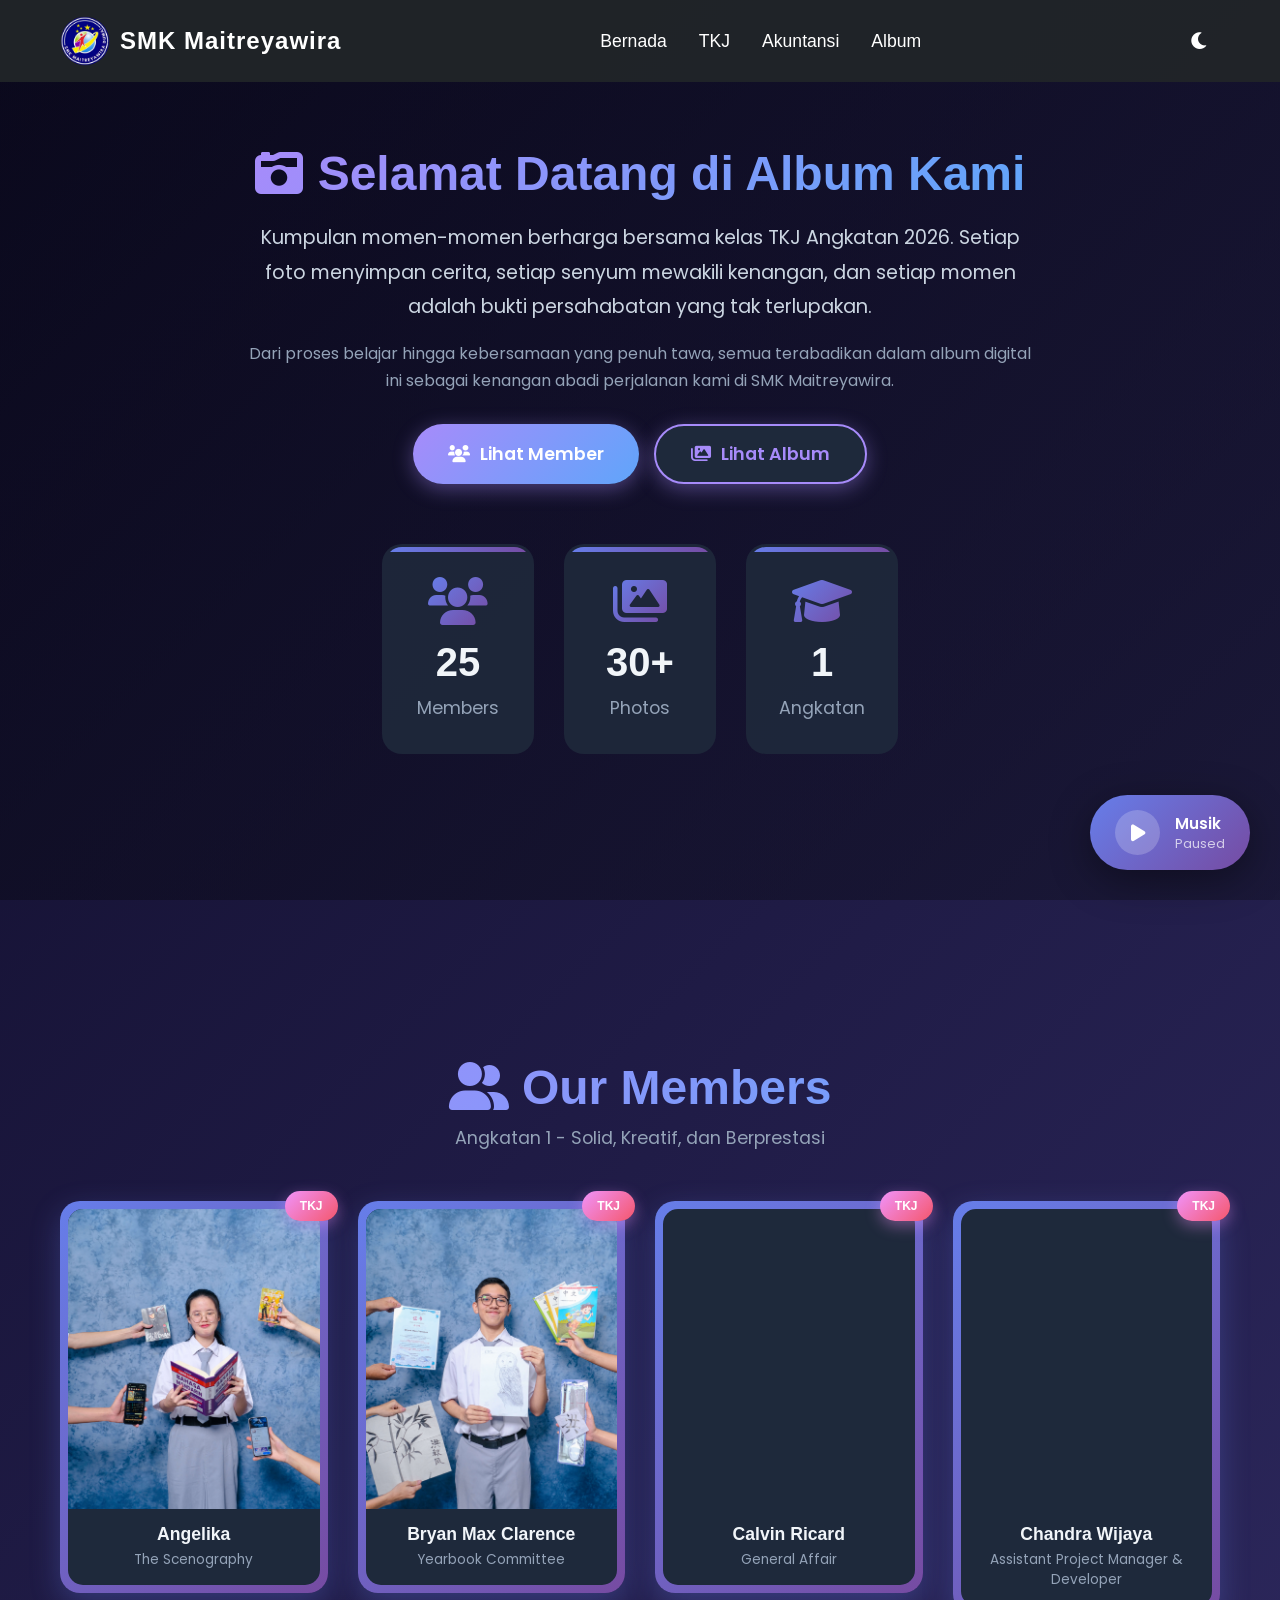
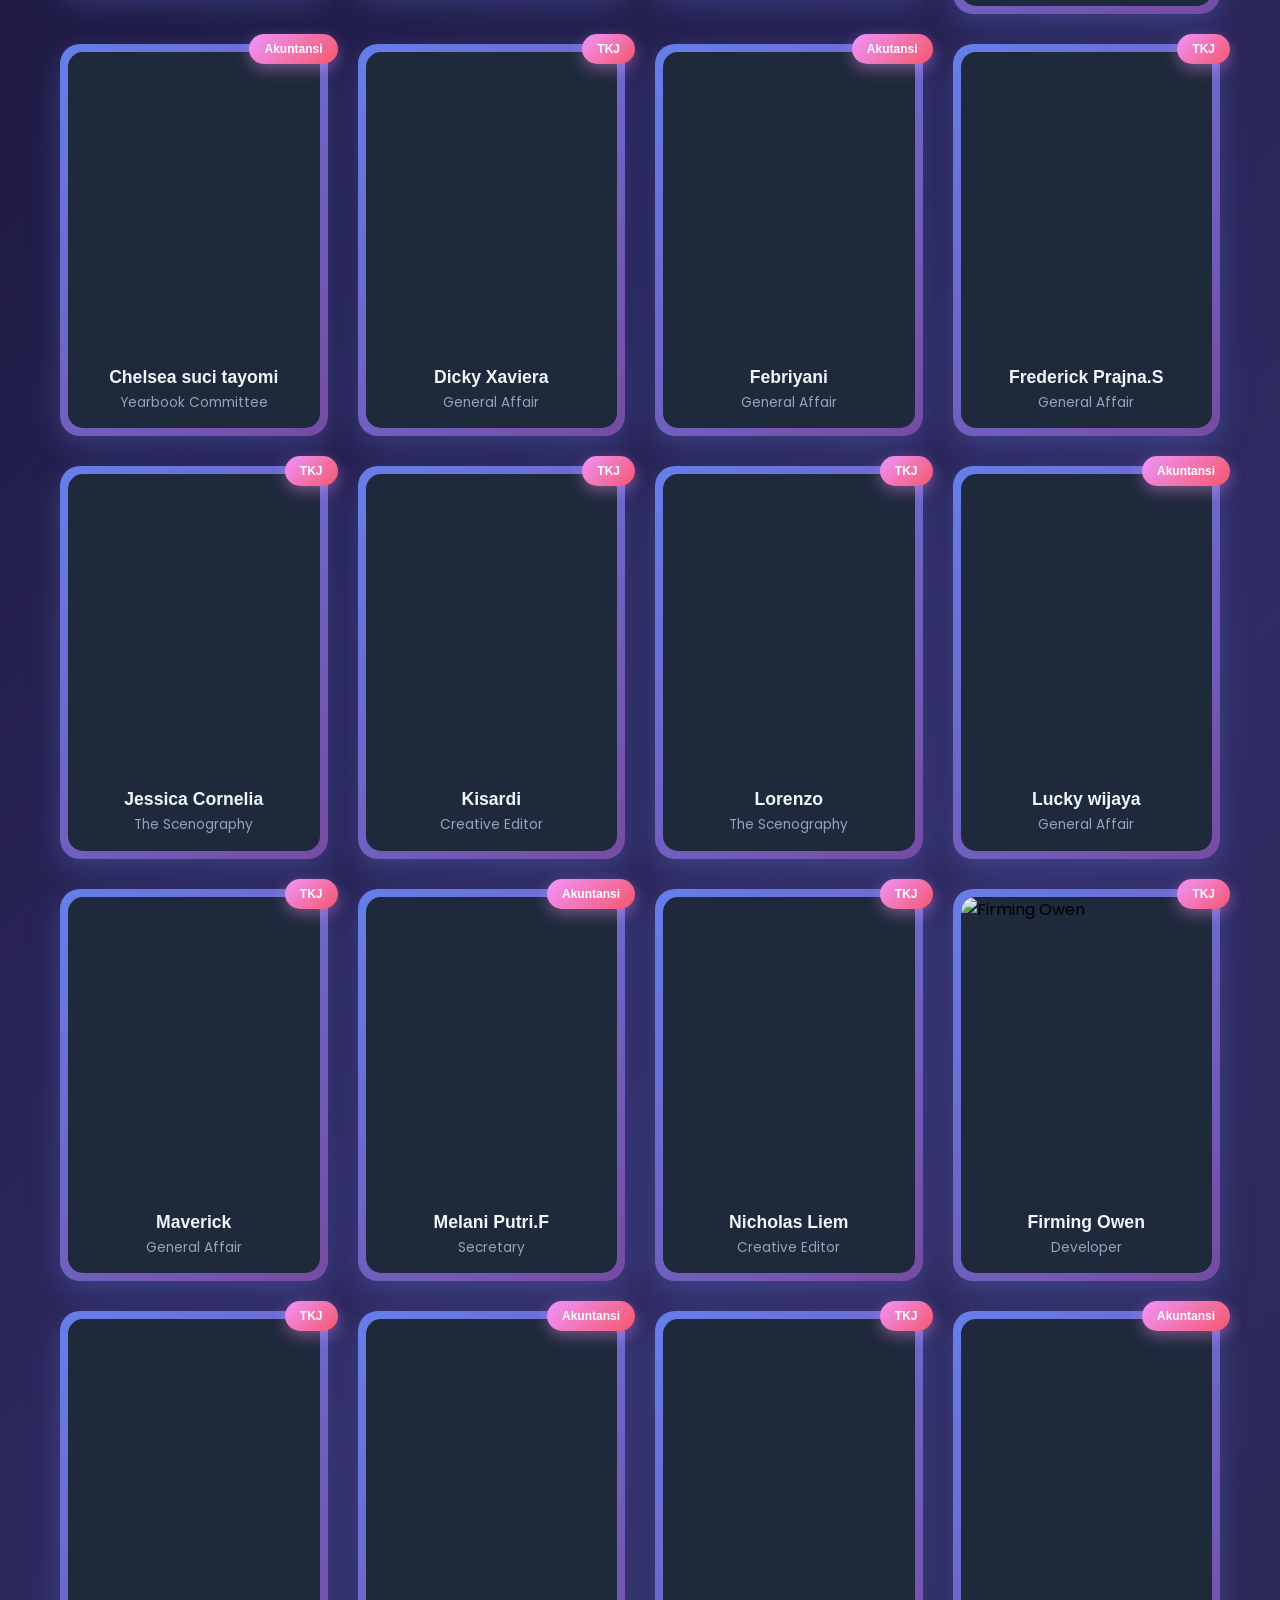
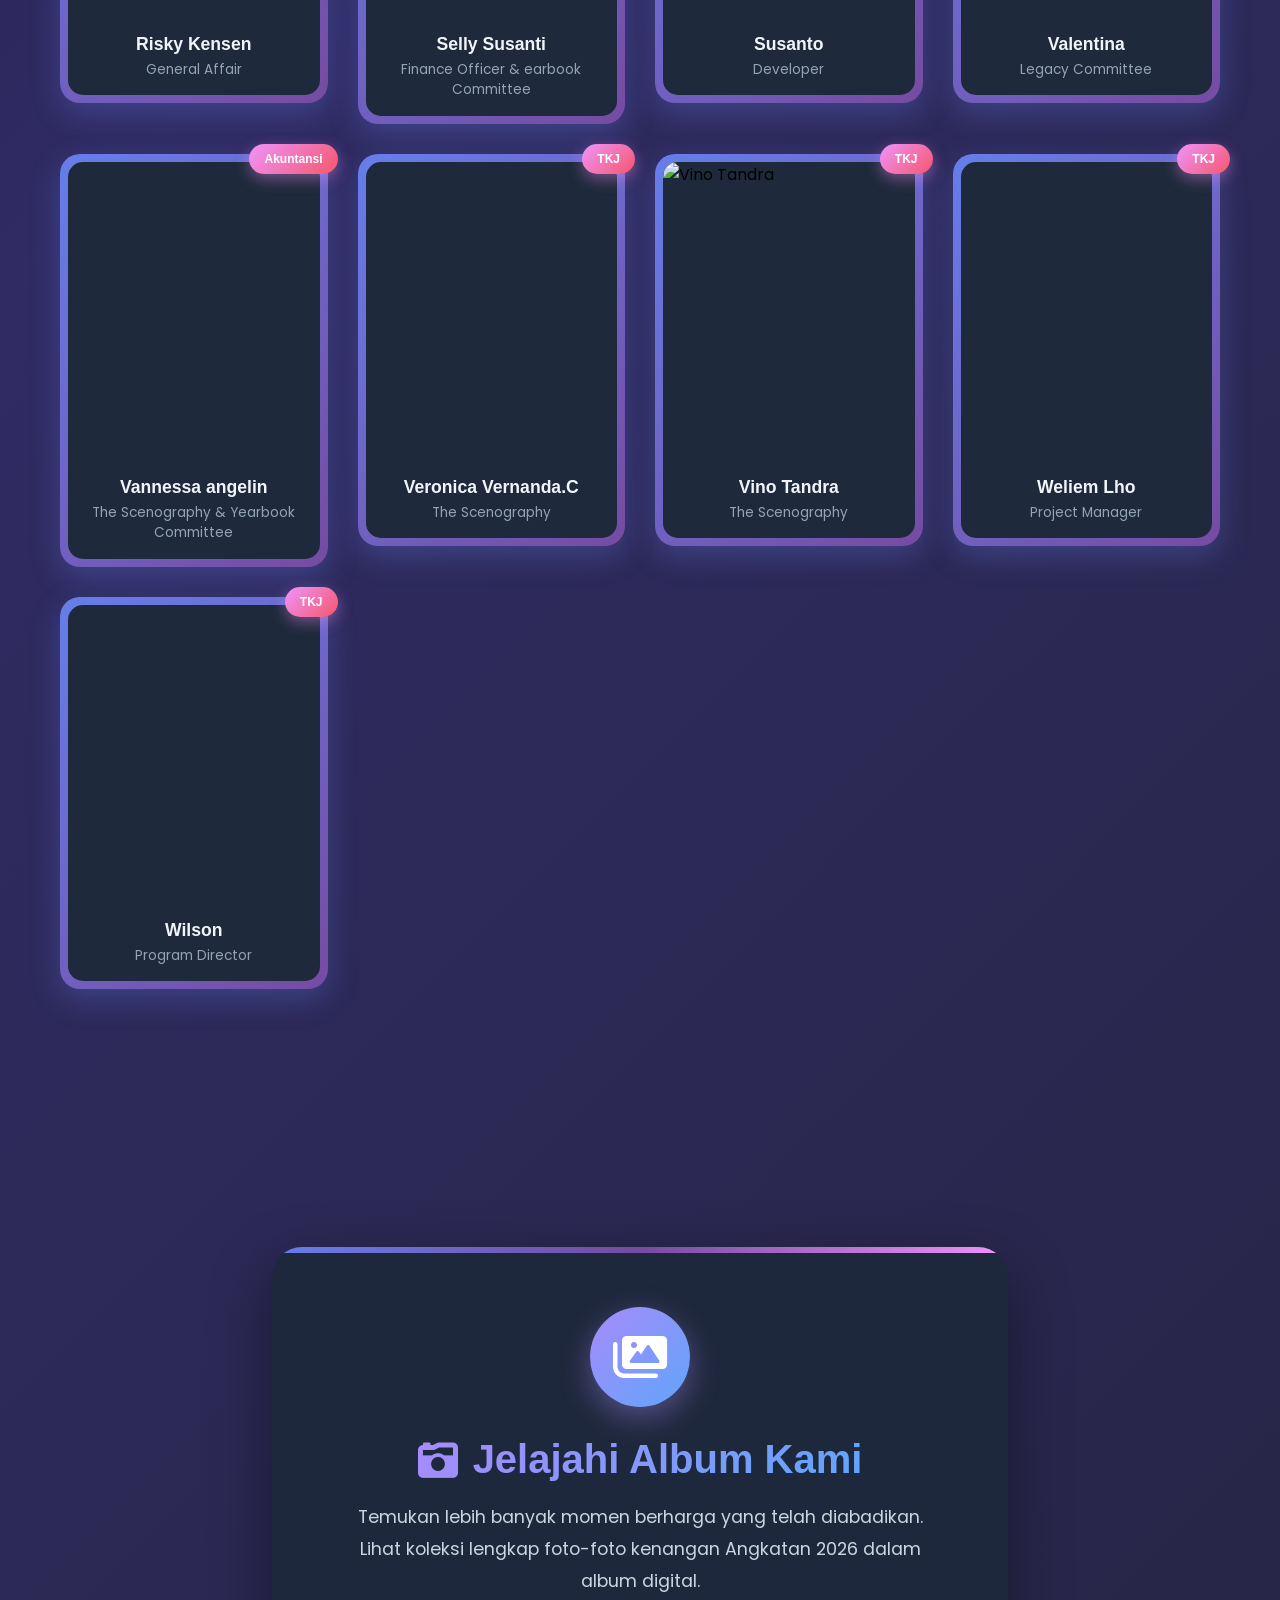
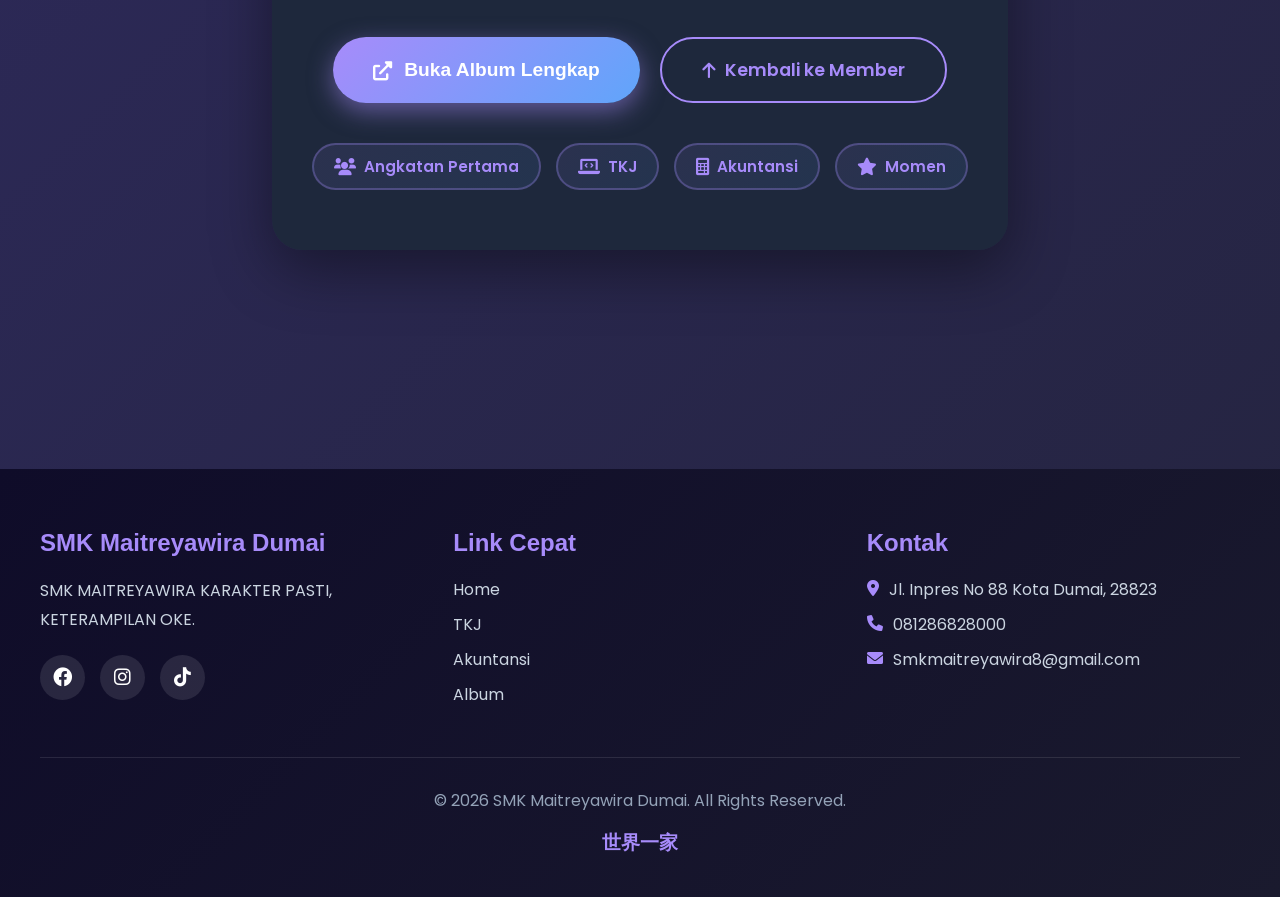
==== commit e249e6f0: "index.html" ====
--- a/index.html
+++ b/index.html
@@ -44,7 +44,7 @@
 
     <!-- HOME SECTION -->
     <section id="home" class="section">
-        <div class="home-bg" style="background-image: url('foto angkatan 1 no 2.jpg');"></div>
+        <div class="home-bg" style="background-image: url('foto\ angkatan\ 1\ no\ 2.JPG');"></div>
         <div class="home-overlay"></div>
         <div class="home-container">
             <div class="home-content">
@@ -170,7 +170,7 @@
     </div>
 
     <audio id="bgMusic" loop preload="none">
-        <source src="sound kebangaan.mp3" type="audio/mpeg">
+        <source src="Always with Me [From Spirited Away] Piano Version (1).mp3" type="audio/mpeg">
     </audio>
 
      <!-- Footer -->
--- a/style.css
+++ b/style.css
@@ -1476,4 +1476,4 @@
         .music-status {
             color: rgba(255, 255, 255, 0.7);
             font-size: 0.8rem;
-        }+        }
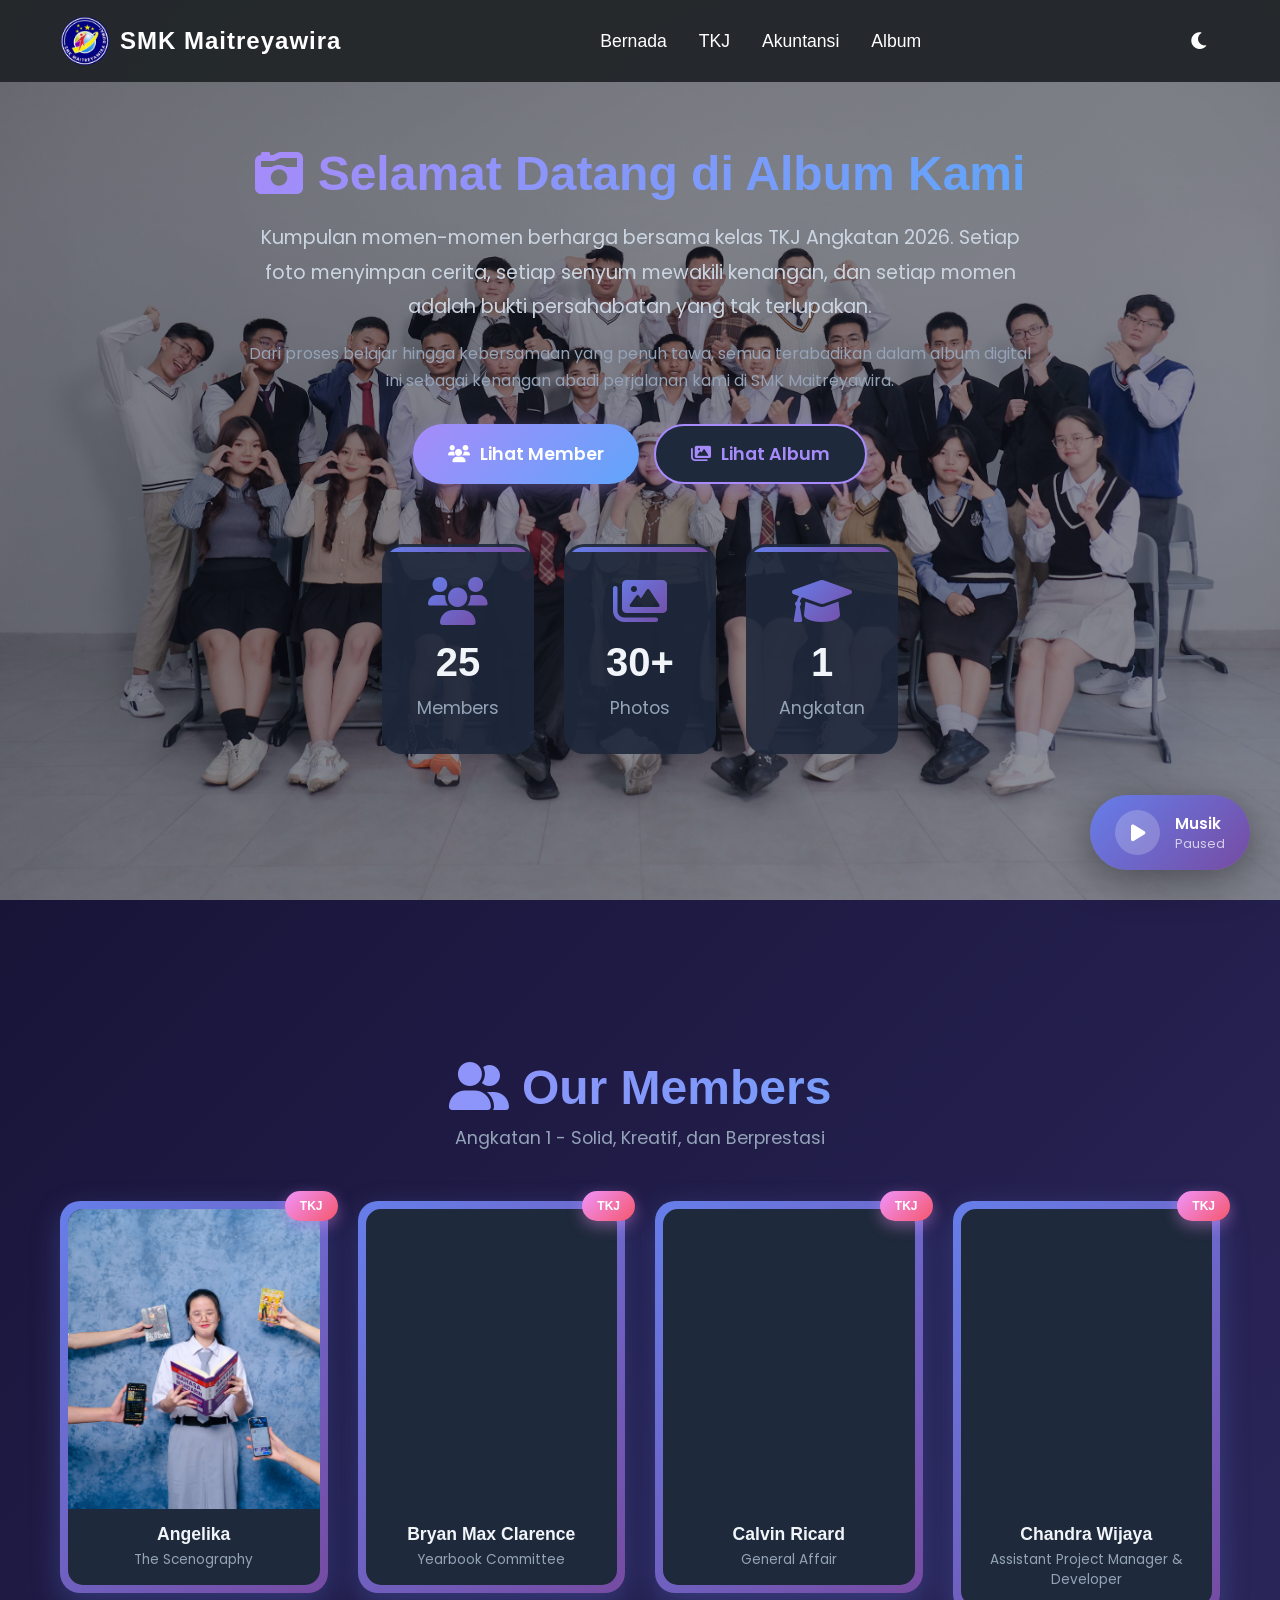
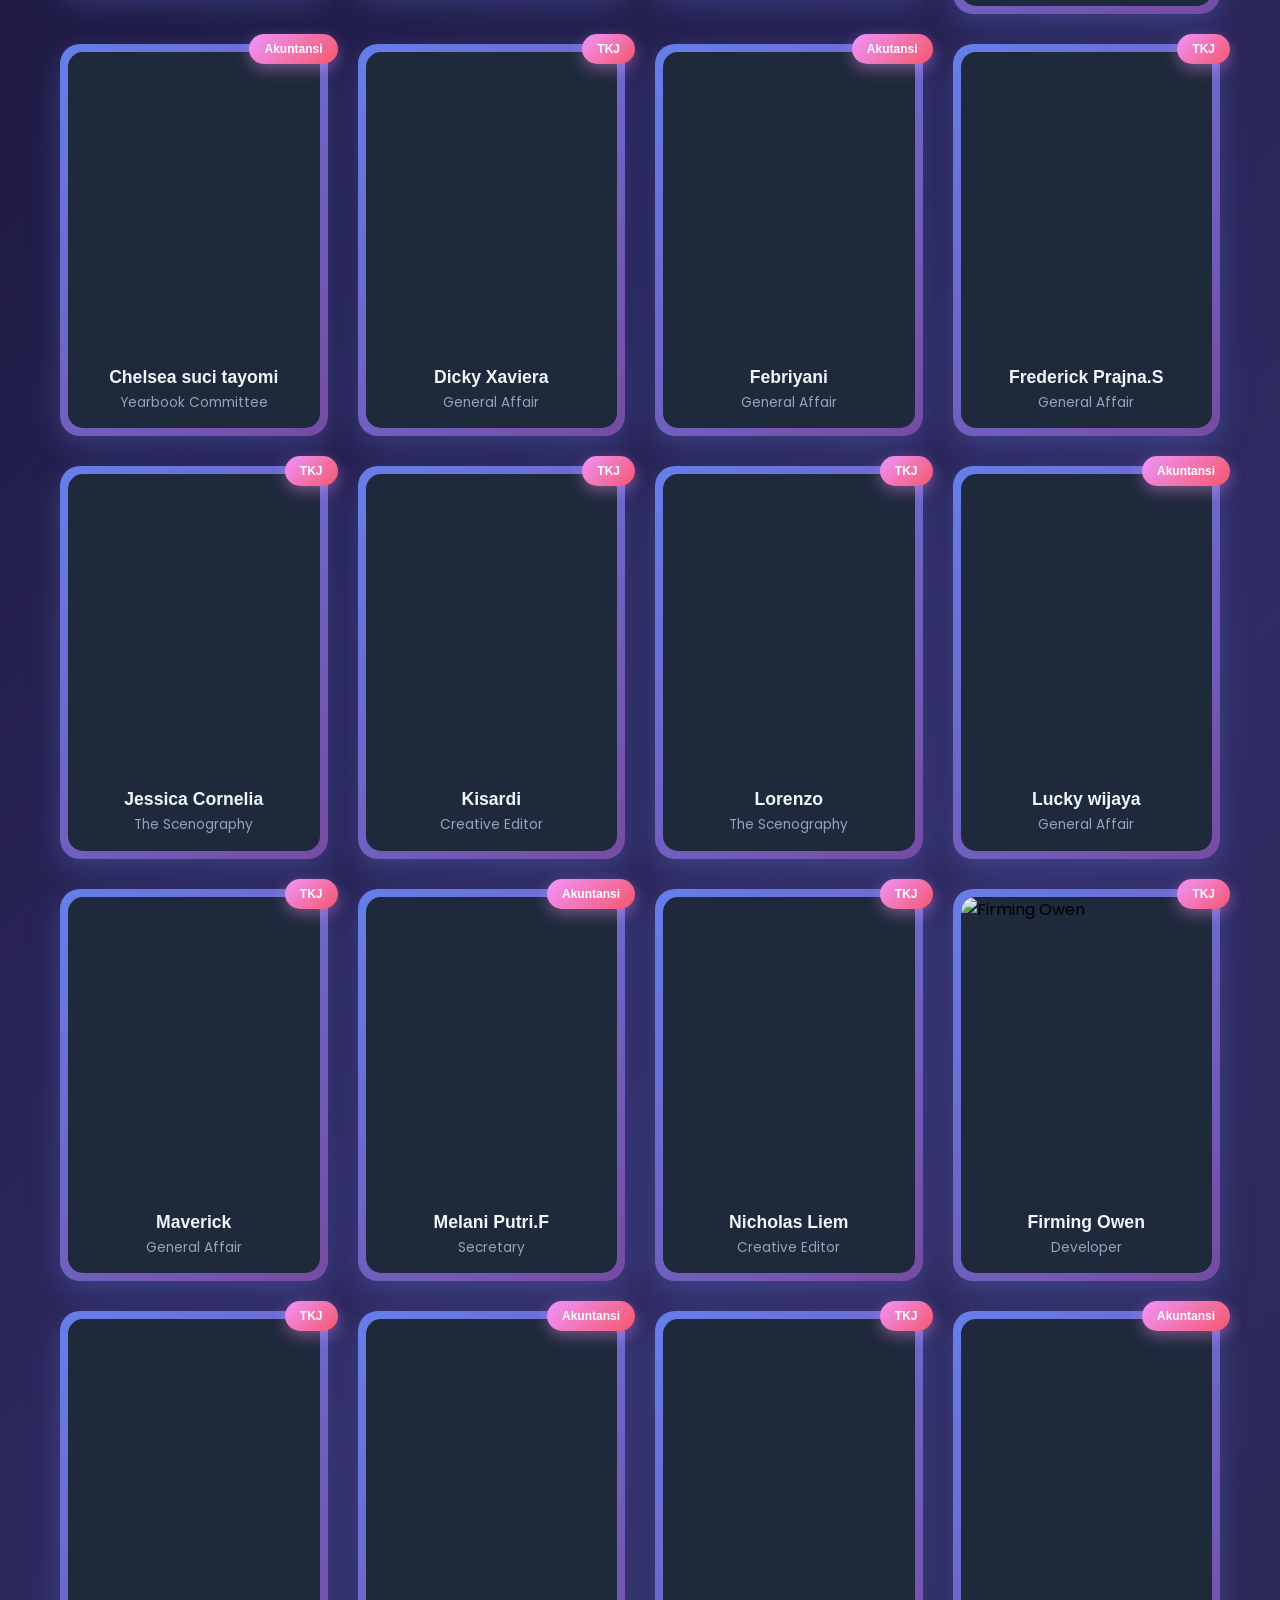
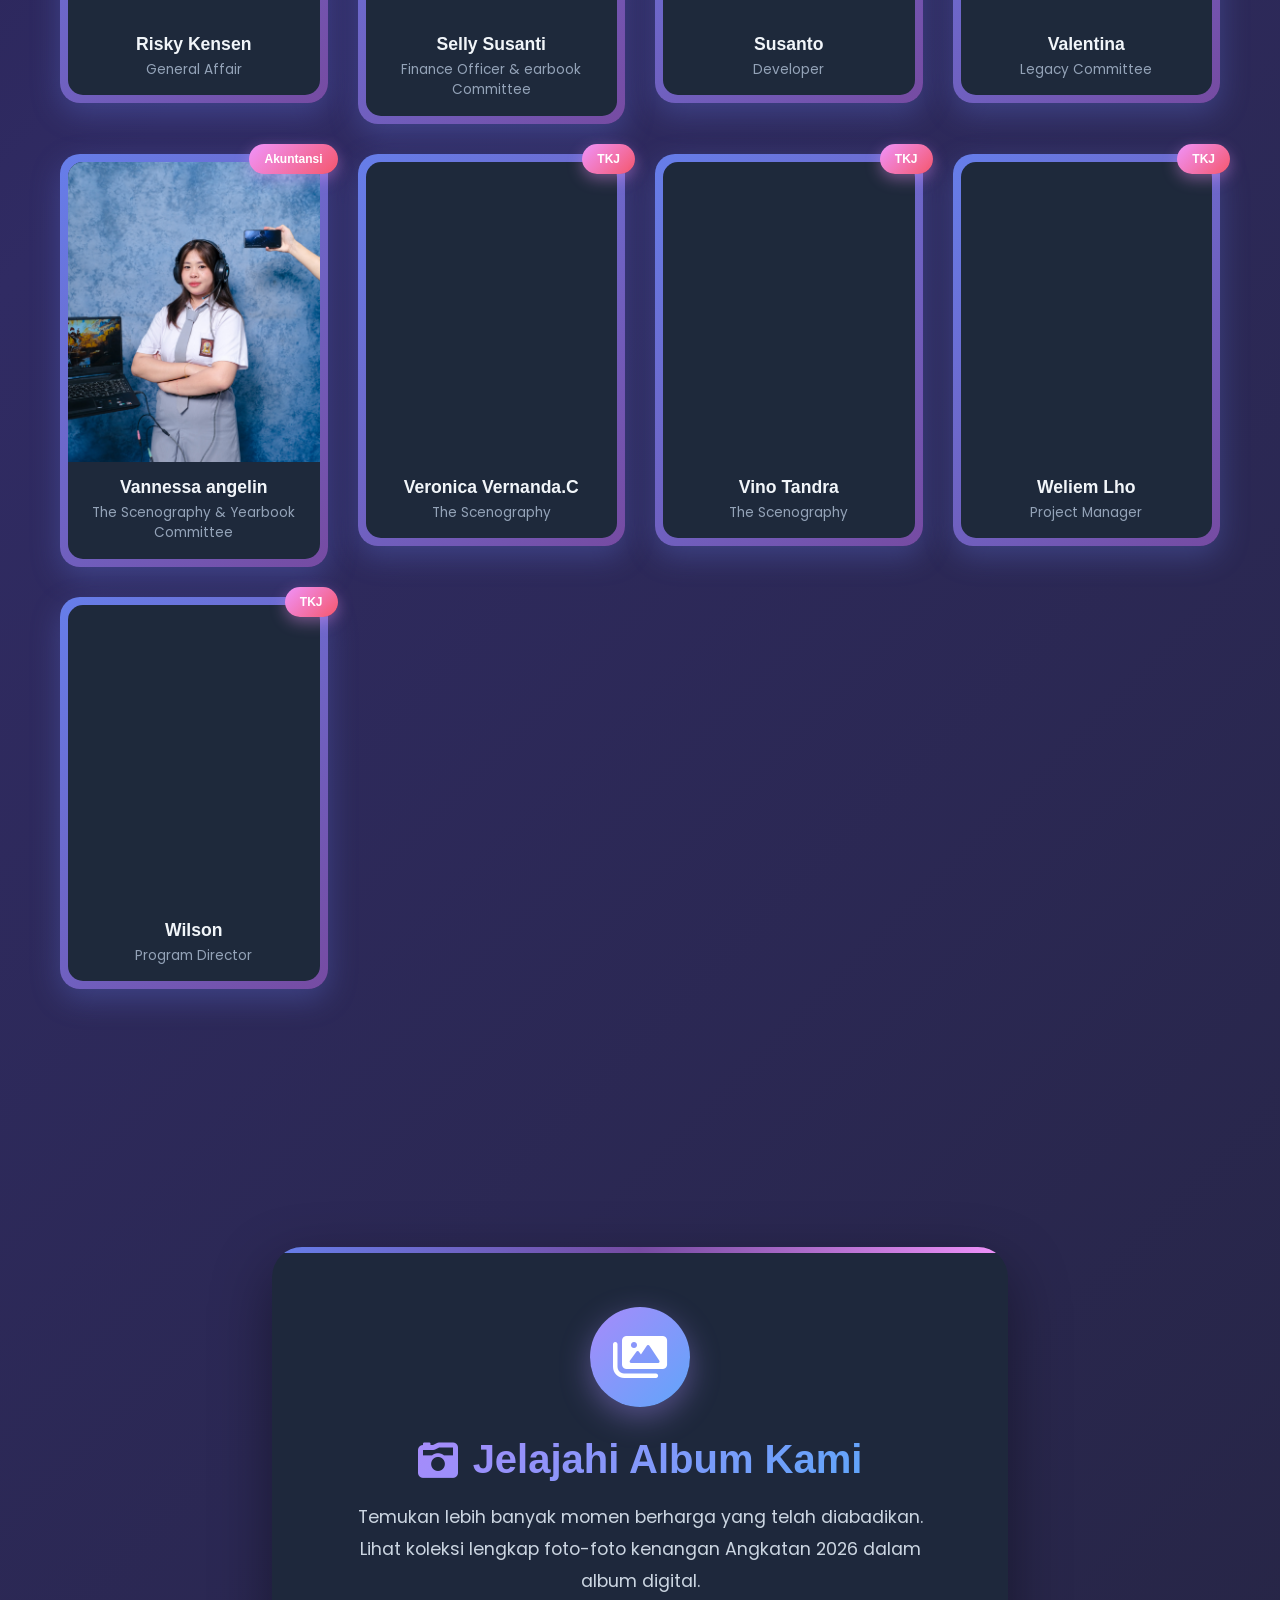
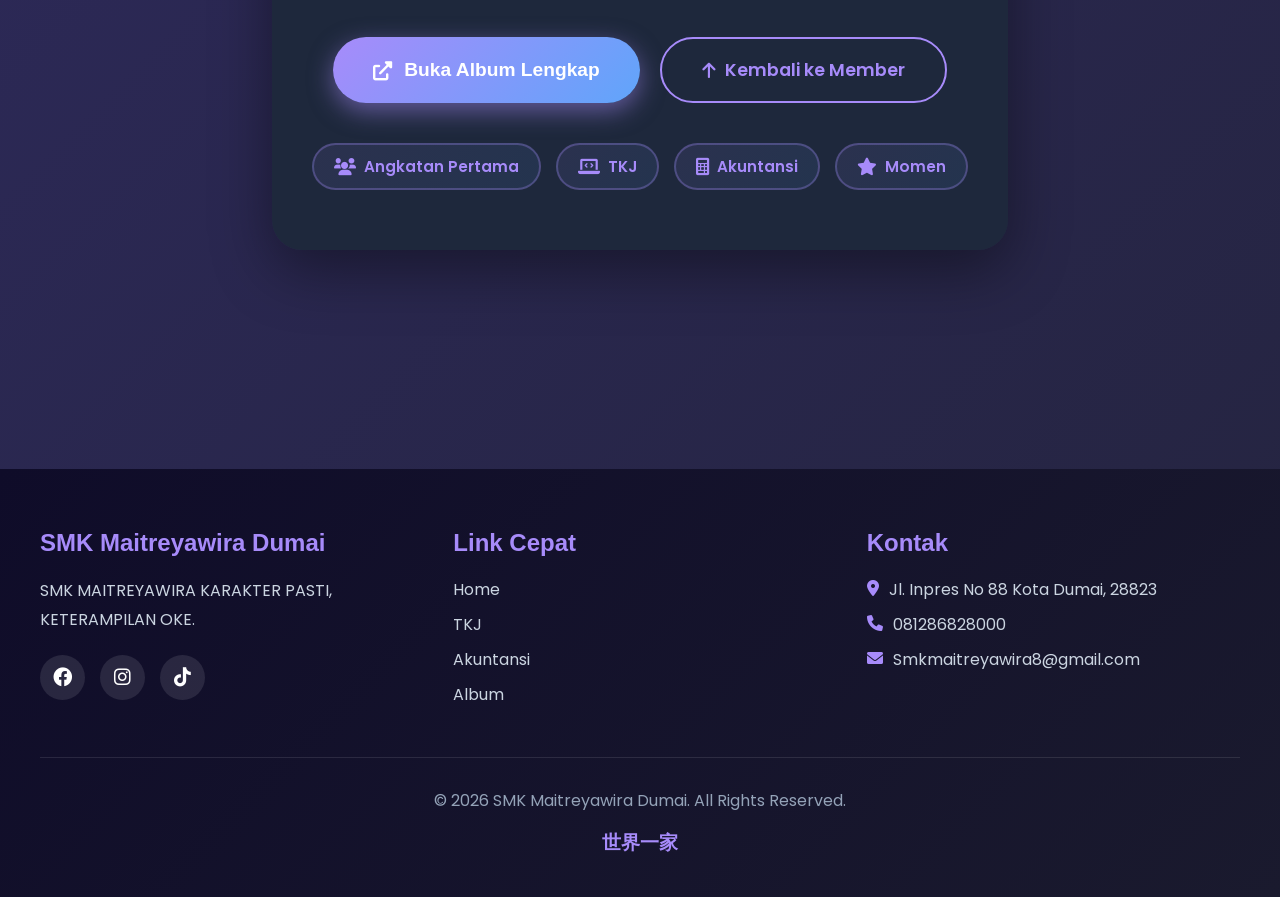
==== commit 2eb1dbc9: "index.html" ====
--- a/index.html
+++ b/index.html
@@ -44,7 +44,7 @@
 
     <!-- HOME SECTION -->
     <section id="home" class="section">
-        <div class="home-bg" style="background-image: url('foto\ angkatan\ 1\ no\ 2.JPG');"></div>
+        <div class="home-bg" style="background-image: url('foto angkatan 1 no 2.jpg');"></div>
         <div class="home-overlay"></div>
         <div class="home-container">
             <div class="home-content">
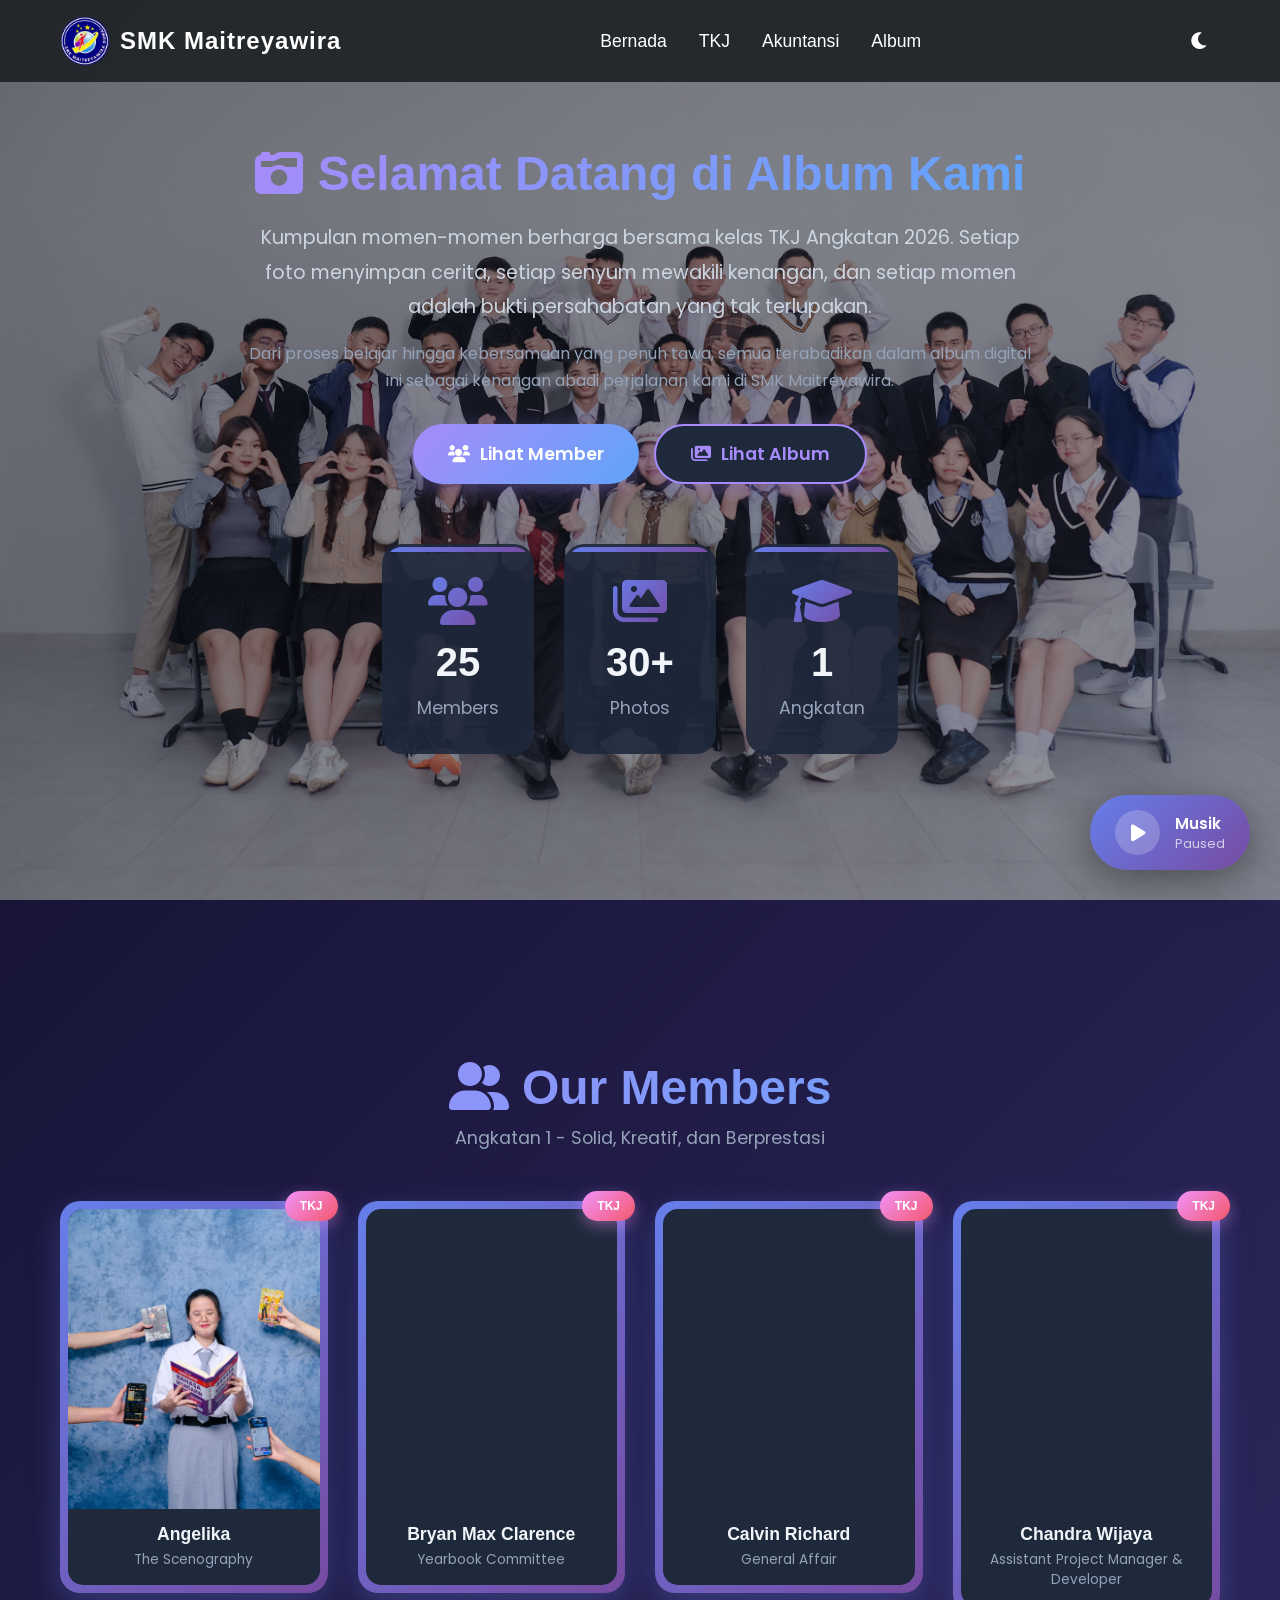
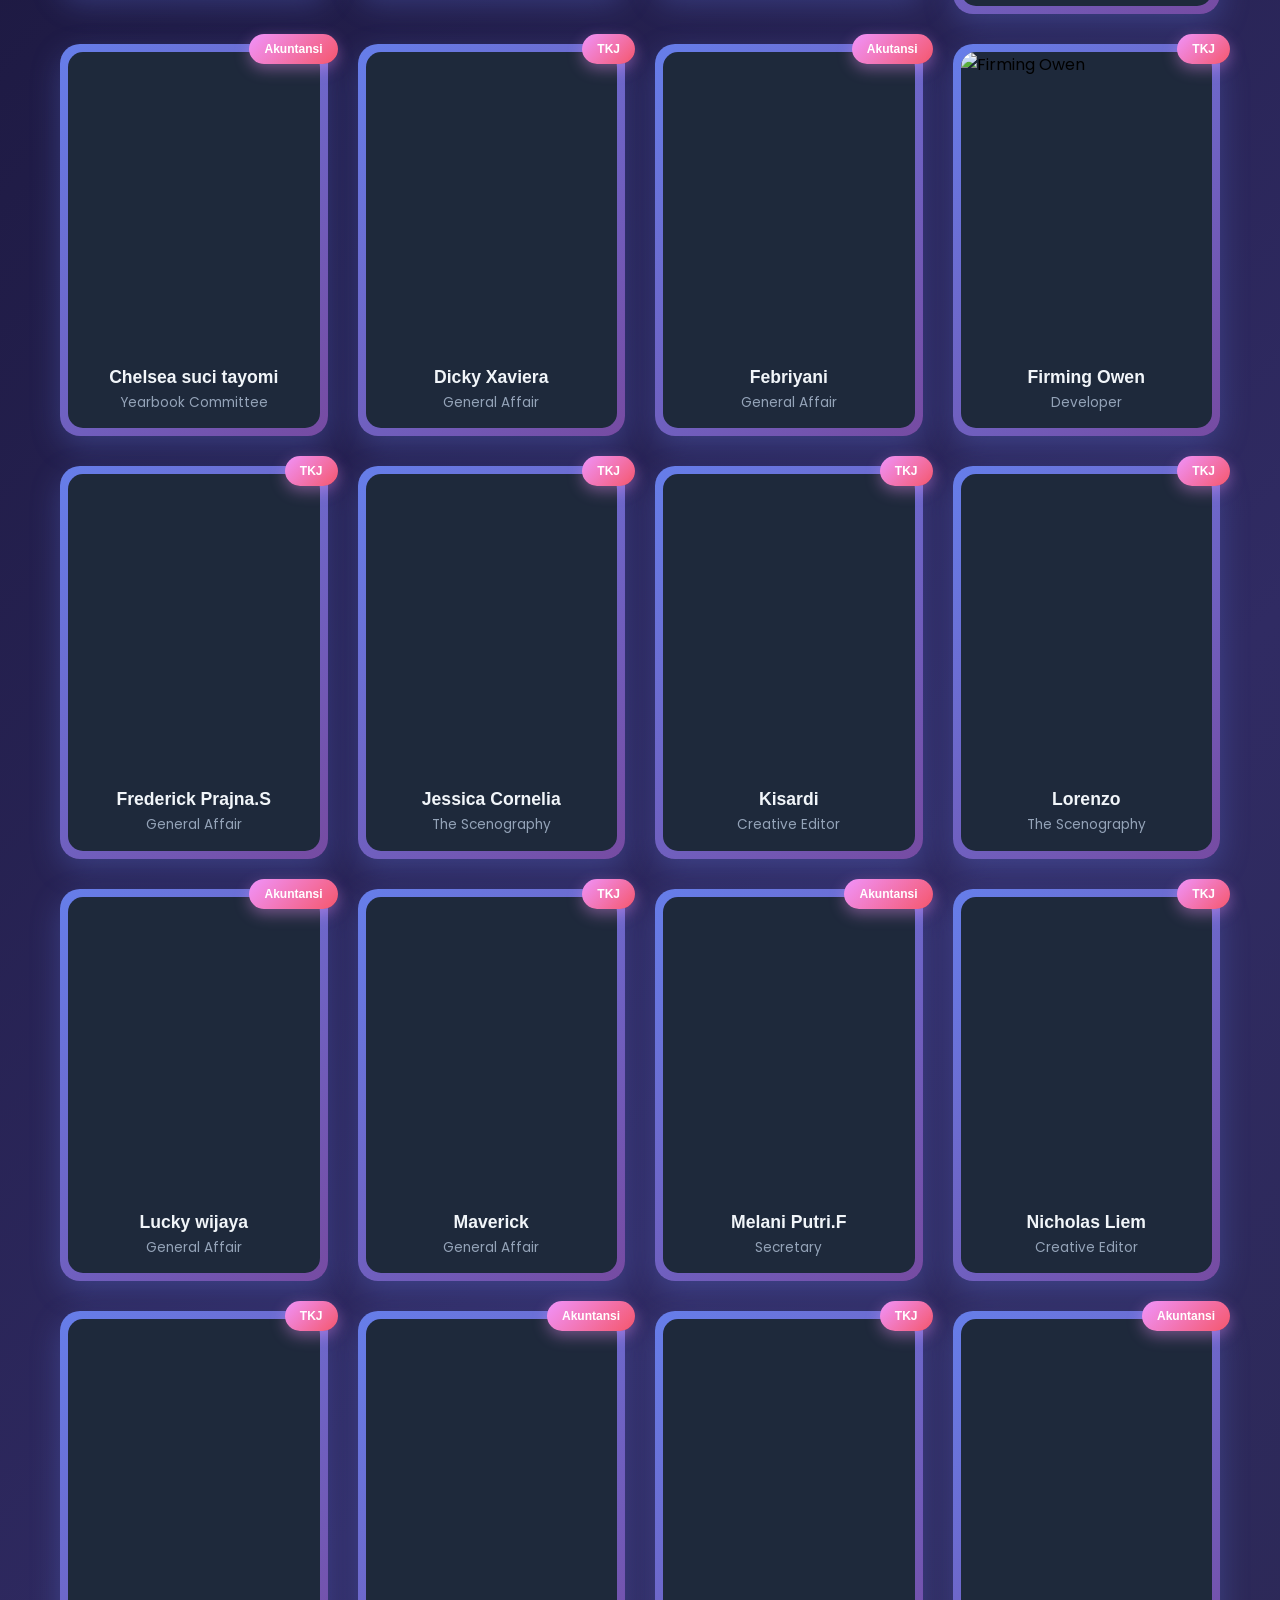
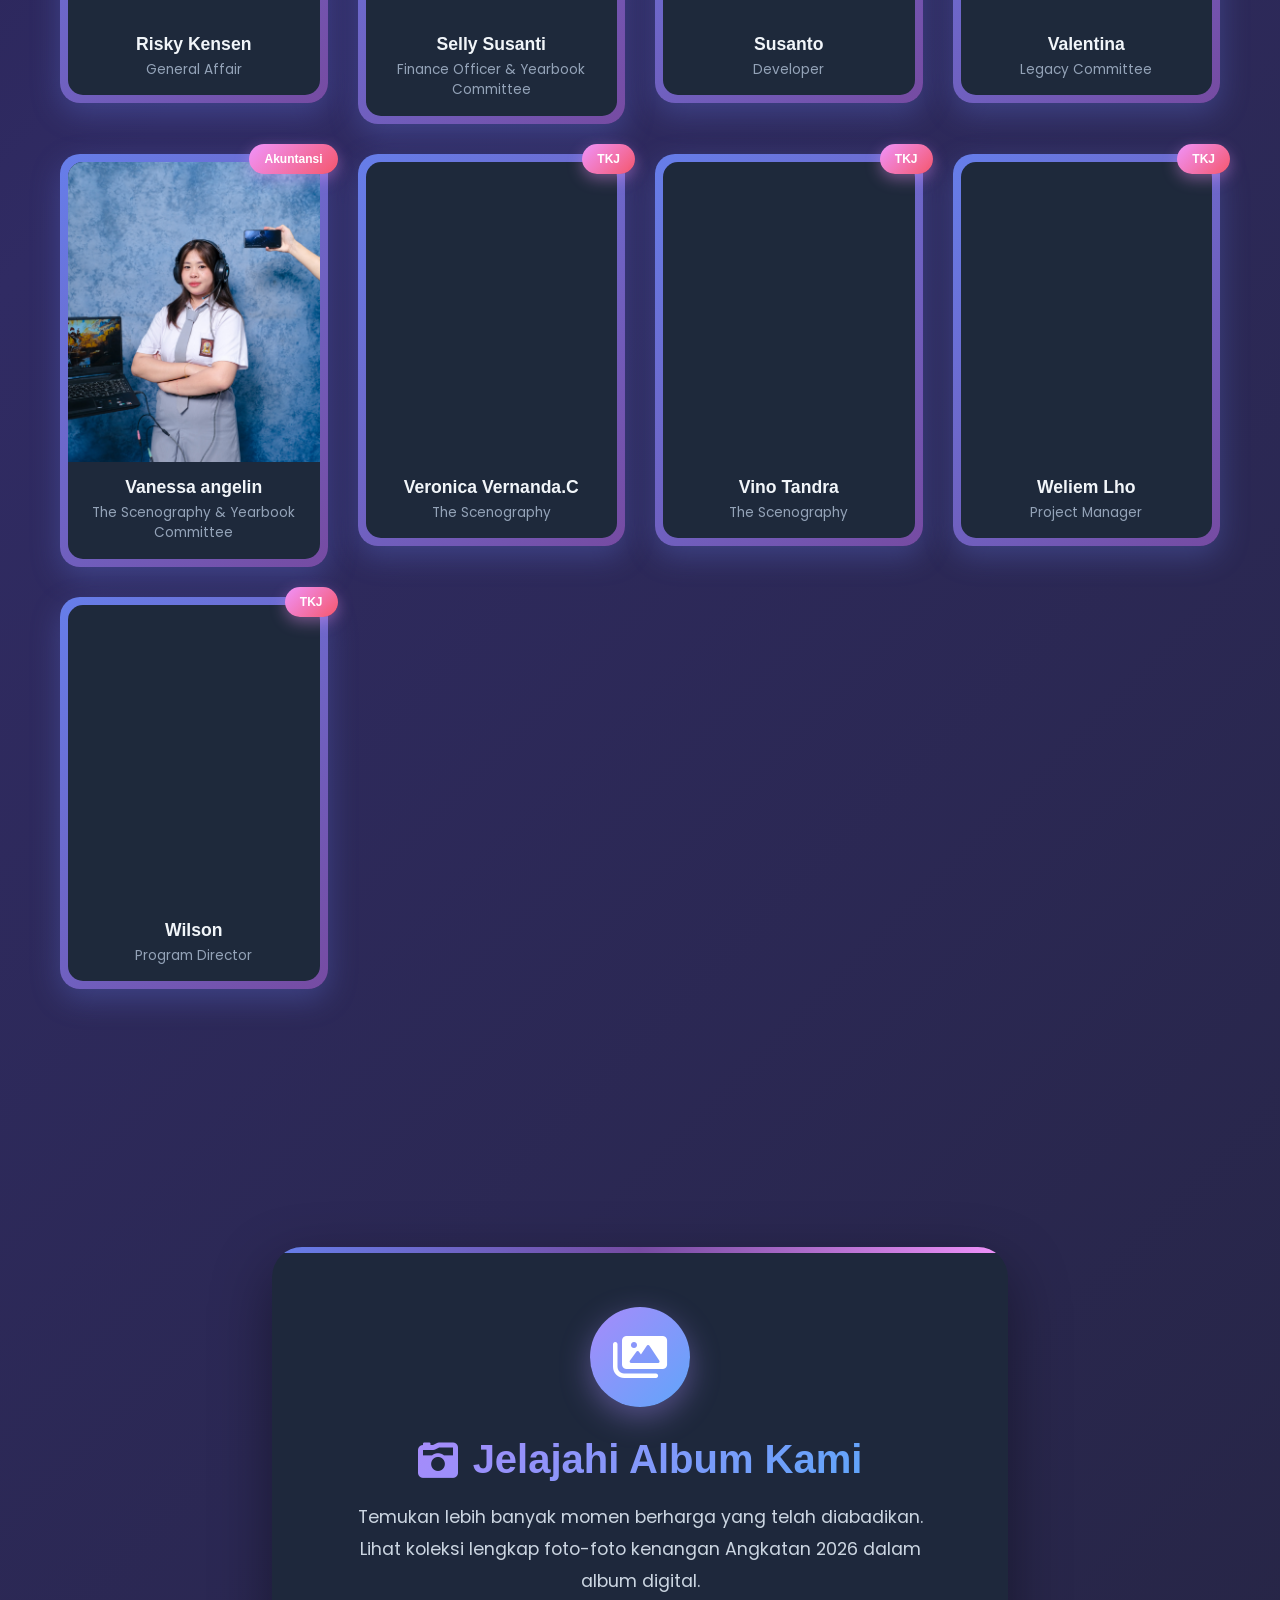
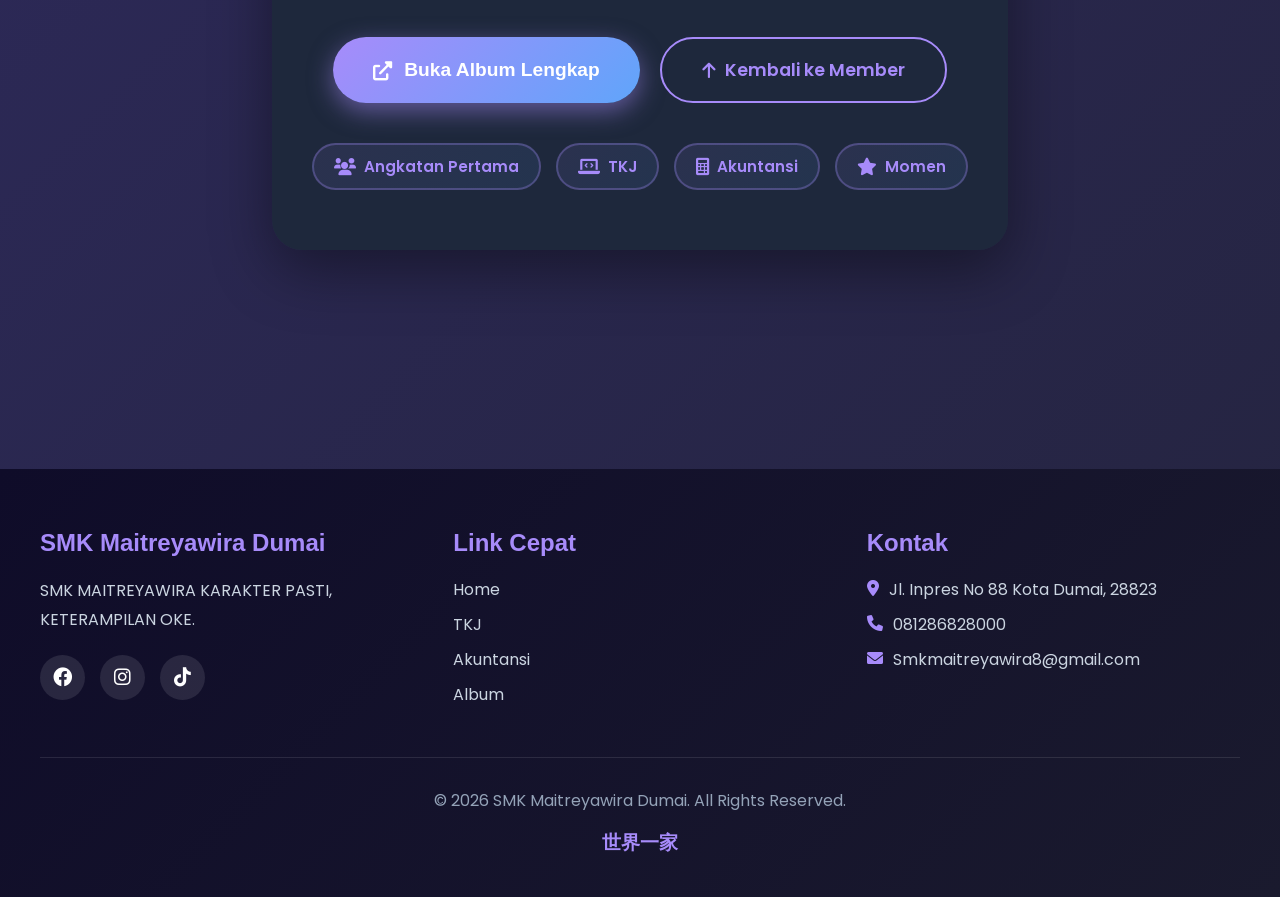
==== commit 72768f3a: "index.html" ====
--- a/index.html
+++ b/index.html
@@ -24,7 +24,7 @@
                 <a href="index.html" class="nav-logo-text">SMK Maitreyawira</a>
             </div>
             <div class="nav-menu" id="nav-menu">
-                <a href="https://angkatan1smkmaitreyawiradumai-stack.github.io/Kenangan_Beranda/" class="nav-link">Bernada</a>
+                <a href="https://firstchaptersmkmaitreyawiradumai.vercel.app/" class="nav-link">Bernada</a>
                 <a href="https://angkatan1smkmaitreyawiradumai-stack.github.io/Kenangan_TKJ/" class="nav-link">TKJ</a>
                 <a href="https://angkatan1smkmaitreyawiradumai-stack.github.io/Kenangan_Akuntansi/" class="nav-link">Akuntansi</a>
                 <a href="index.html" class="nav-link active">Album</a>
--- a/style.css
+++ b/style.css
@@ -296,7 +296,7 @@
         .home-description {
             font-size: 1.2rem;
             line-height: 1.8;
-            color: #666;
+            color: #ffffff;
             margin-bottom: 15px;
         }
 
@@ -307,7 +307,7 @@
         .home-subtitle {
             font-size: 1rem;
             line-height: 1.7;
-            color: #888;
+            color: #ffffff;
             margin-bottom: 30px;
         }
 
